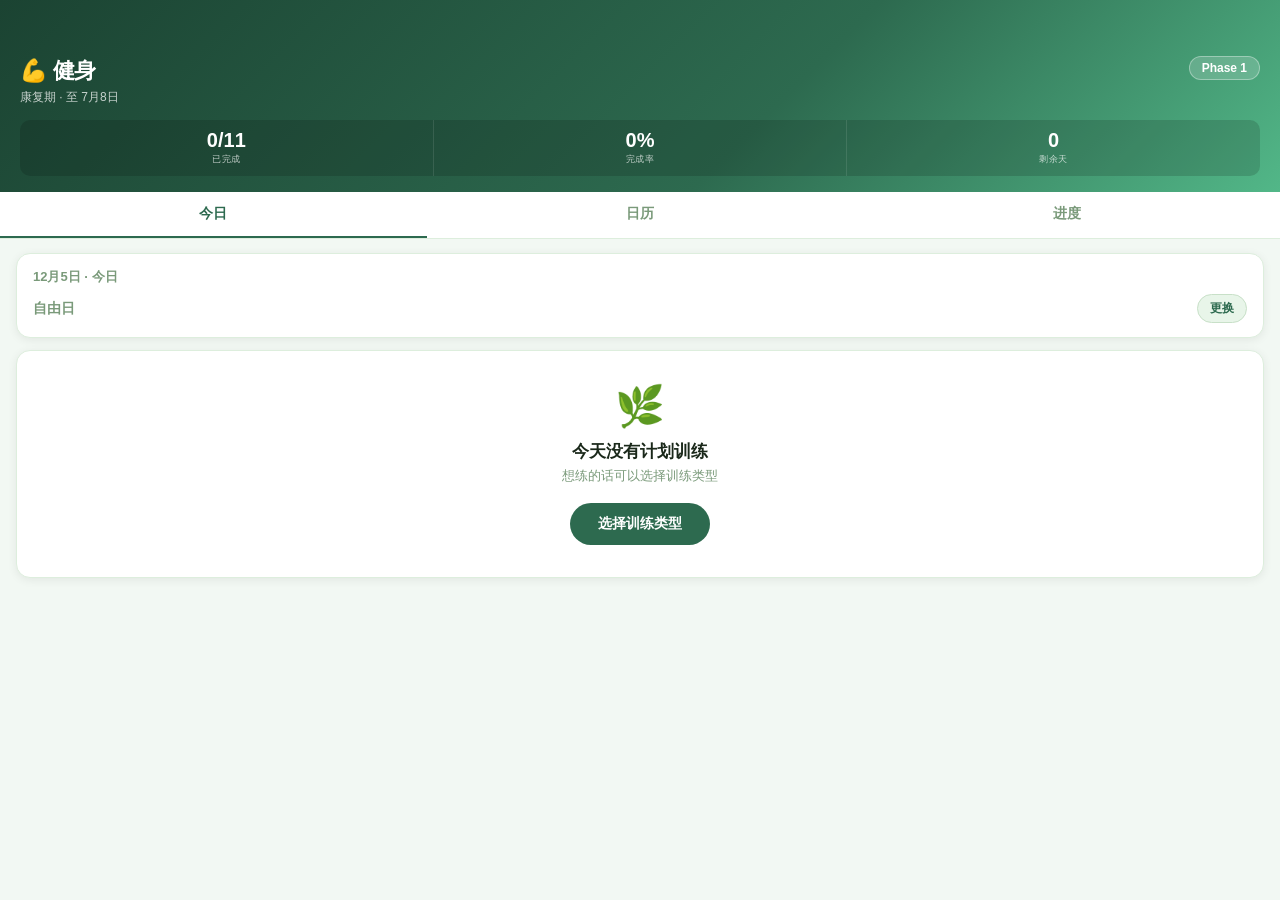
==== index.html @ 489ef171 "Initial commit: Tim fitness PWA Phase 1" ====
<!DOCTYPE html>
<html lang="zh-CN">
<head>
<meta charset="UTF-8">
<meta name="viewport" content="width=device-width, initial-scale=1.0, viewport-fit=cover">
<meta name="apple-mobile-web-app-capable" content="yes">
<meta name="apple-mobile-web-app-status-bar-style" content="black-translucent">
<meta name="apple-mobile-web-app-title" content="健身">
<title>Tim · 健身</title>
<link rel="stylesheet" href="style.css">
<link rel="manifest" href="manifest.json">
</head>
<body>

<header class="hdr">
  <div class="hdr-top">
    <div>
      <h1 class="hdr-title">💪 健身</h1>
      <div class="hdr-sub" id="hdr-sub"></div>
    </div>
    <span class="phase-chip" id="phase-chip"></span>
  </div>
  <div class="hdr-stats" id="hdr-stats"></div>
</header>

<nav class="tab-bar">
  <button class="tab active" data-tab="today">今日</button>
  <button class="tab" data-tab="cal">日历</button>
  <button class="tab" data-tab="progress">进度</button>
</nav>

<main id="tab-today" class="tab-pane active">
  <div id="today-content"></div>
</main>

<main id="tab-cal" class="tab-pane">
  <div id="cal-content"></div>
</main>

<main id="tab-progress" class="tab-pane">
  <div id="progress-content"></div>
</main>

<!-- 动作说明弹窗 -->
<div class="sheet-ov" id="ex-modal-ov">
  <div class="sheet" id="ex-modal">
    <div class="sheet-handle"></div>
    <button class="sheet-close" id="ex-modal-close">×</button>
    <div id="ex-modal-body"></div>
  </div>
</div>

<!-- 完成确认单 -->
<div class="sheet-ov" id="complete-ov">
  <div class="sheet sheet-tall" id="complete-sheet">
    <div class="sheet-handle"></div>
    <div class="sheet-hdr">
      <div class="sheet-title">今日记录确认</div>
      <button class="sheet-close-sm" onclick="closeSheet('complete-ov')">×</button>
    </div>
    <div id="complete-body"></div>
  </div>
</div>

<!-- 模板选择 -->
<div class="sheet-ov" id="tmpl-ov">
  <div class="sheet" id="tmpl-sheet">
    <div class="sheet-handle"></div>
    <div class="sheet-title">选择今日训练</div>
    <div id="tmpl-pick-body"></div>
  </div>
</div>

<!-- 添加动作 -->
<div class="sheet-ov" id="add-ex-ov">
  <div class="sheet" id="add-ex-sheet">
    <div class="sheet-handle"></div>
    <div class="sheet-hdr">
      <div class="sheet-title">添加动作</div>
      <button class="sheet-close-sm" onclick="closeSheet('add-ex-ov')">×</button>
    </div>
    <div id="add-ex-list"></div>
  </div>
</div>

<div class="toast" id="toast"></div>

<script src="data.js"></script>
<script src="app.js"></script>
</body>
</html>
---- style.css ----
:root {
  --bg: #f2f8f3;
  --card: #fff;
  --bdr: #ddeedd;
  --bdr2: #c8e0c8;
  --h1: #1b4332;
  --h2: #2d6a4f;
  --h3: #52b788;
  --tx: #1a281a;
  --tx2: #3d5a3d;
  --mu: #7a9a7a;
  --gn: #2d6a4f;
  --gn2: #40916c;
  --gnl: #e8f5e9;
  --bl: #1565c0;
  --bll: #e3f2fd;
  --am: #d97706;
  --aml: #fff8e1;
  --rd: #c62828;
  --rdl: #fce4e4;
  --br: #5d4037;
  --brl: #efebe9;
  --gy: #78909c;
  --gyl: #eceff1;
  --shadow: 0 2px 10px rgba(0,0,0,.07);
  --shadow2: 0 6px 24px rgba(0,0,0,.13);
  --r: 14px;
  --r2: 10px;
  --safe-b: env(safe-area-inset-bottom, 0px);
}

* { box-sizing: border-box; margin: 0; padding: 0; -webkit-tap-highlight-color: transparent; }
html { height: 100%; }
body {
  background: var(--bg);
  color: var(--tx);
  font-family: -apple-system, 'PingFang SC', 'Microsoft YaHei', sans-serif;
  font-size: 15px;
  min-height: 100%;
  padding-bottom: calc(60px + var(--safe-b));
}
button { font-family: inherit; cursor: pointer; border: none; }
input, textarea, select { font-family: inherit; font-size: inherit; }

/* ── HEADER ─────────────────────────────────── */
.hdr {
  background: linear-gradient(135deg, var(--h1) 0%, var(--h2) 60%, var(--h3) 100%);
  color: #fff;
  padding: 56px 20px 16px;
  padding-top: max(56px, calc(44px + env(safe-area-inset-top)));
}
.hdr-top { display: flex; justify-content: space-between; align-items: flex-start; }
.hdr-title { font-size: 22px; font-weight: 800; letter-spacing: -.3px; }
.hdr-sub { font-size: 12px; opacity: .75; margin-top: 3px; }
.phase-chip {
  background: rgba(255,255,255,.18);
  border: 1px solid rgba(255,255,255,.35);
  border-radius: 20px;
  padding: 4px 12px;
  font-size: 12px;
  font-weight: 700;
  white-space: nowrap;
}
.hdr-stats {
  display: flex;
  gap: 0;
  margin-top: 14px;
  background: rgba(0,0,0,.15);
  border-radius: 10px;
  overflow: hidden;
}
.stat {
  flex: 1;
  padding: 10px 0;
  text-align: center;
  border-right: 1px solid rgba(255,255,255,.1);
  display: flex;
  flex-direction: column;
  align-items: center;
  gap: 3px;
}
.stat:last-child { border-right: none; }
.stat-v { font-size: 20px; font-weight: 800; line-height: 1; }
.stat-l { font-size: 9px; opacity: .7; text-transform: uppercase; letter-spacing: .5px; }

/* ── TAB BAR ─────────────────────────────────── */
.tab-bar {
  background: #fff;
  border-bottom: 1px solid var(--bdr);
  display: flex;
  position: sticky;
  top: 0;
  z-index: 50;
}
.tab {
  flex: 1;
  padding: 13px 0;
  text-align: center;
  font-size: 14px;
  font-weight: 700;
  color: var(--mu);
  border-bottom: 2.5px solid transparent;
  background: none;
  transition: all .15s;
}
.tab.active { color: var(--gn); border-bottom-color: var(--gn); }

/* ── TAB PANES ───────────────────────────────── */
.tab-pane { display: none; }
.tab-pane.active { display: block; }

/* ── TODAY TAB ───────────────────────────────── */
.today-wrap { padding: 14px 16px 16px; }

.today-hdr {
  background: var(--card);
  border: 1.5px solid var(--bdr);
  border-radius: var(--r);
  padding: 14px 16px;
  margin-bottom: 12px;
  box-shadow: var(--shadow);
}
.today-date { font-size: 13px; color: var(--mu); font-weight: 600; margin-bottom: 8px; }
.tmpl-row { display: flex; align-items: center; gap: 10px; flex-wrap: wrap; }
.tmpl-badge {
  display: inline-flex;
  align-items: center;
  gap: 5px;
  font-size: 15px;
  font-weight: 800;
  padding: 4px 12px;
  border-radius: 20px;
  color: #fff;
}
.tmpl-badge.bg-gn { background: var(--gn); }
.tmpl-badge.bg-bl { background: var(--bl); }
.tmpl-badge.bg-br { background: var(--br); }
.tmpl-badge.bg-gy { background: var(--gy); }
.jeff-rec {
  font-size: 11px;
  color: var(--am);
  font-weight: 700;
  background: var(--aml);
  padding: 2px 8px;
  border-radius: 10px;
}
.switch-btn {
  margin-left: auto;
  font-size: 12px;
  font-weight: 700;
  color: var(--gn);
  background: var(--gnl);
  border: 1.5px solid var(--bdr2);
  border-radius: 20px;
  padding: 5px 12px;
}

.no-tmpl-card {
  background: var(--card);
  border: 1.5px solid var(--bdr);
  border-radius: var(--r);
  padding: 32px 20px;
  text-align: center;
  box-shadow: var(--shadow);
}
.no-tmpl-icon { font-size: 40px; margin-bottom: 10px; }
.no-tmpl-text { font-size: 17px; font-weight: 800; color: var(--tx); margin-bottom: 4px; }
.no-tmpl-sub { font-size: 13px; color: var(--mu); margin-bottom: 18px; }
.btn-pick-tmpl {
  background: var(--gn);
  color: #fff;
  font-size: 14px;
  font-weight: 800;
  padding: 12px 28px;
  border-radius: 24px;
}

/* ── WARNING BAR ─────────────────────────────── */
.warn-bar {
  display: flex;
  gap: 8px;
  align-items: flex-start;
  background: var(--aml);
  border: 1.5px solid #f59e0b;
  border-radius: var(--r2);
  padding: 10px 14px;
  font-size: 12px;
  color: #92400e;
  margin-bottom: 12px;
  line-height: 1.4;
}

/* ── SECTION HEADER ──────────────────────────── */
.sec-hdr {
  display: flex;
  align-items: center;
  gap: 8px;
  margin: 16px 0 8px;
}
.sec-dot { width: 4px; height: 18px; border-radius: 2px; flex-shrink: 0; }
.sec-dot-gn { background: var(--gn); }
.sec-dot-bl { background: var(--bl); }
.sec-dot-br { background: var(--br); }
.sec-title { font-size: 11px; font-weight: 800; text-transform: uppercase; letter-spacing: .8px; color: var(--mu); }

/* ── EXERCISE CARD ───────────────────────────── */
.ex-card {
  background: var(--card);
  border: 1.5px solid var(--bdr);
  border-radius: var(--r2);
  padding: 13px 14px;
  margin-bottom: 8px;
  box-shadow: var(--shadow);
  display: flex;
  align-items: center;
  gap: 10px;
}
.ex-main { flex: 1; min-width: 0; }
.ex-name { font-size: 15px; font-weight: 700; color: var(--tx); }
.ex-meta { font-size: 12px; color: var(--mu); margin-top: 3px; }
.ex-note { font-size: 11px; color: var(--am); margin-top: 4px; font-style: italic; }
.ex-btns { display: flex; gap: 6px; flex-shrink: 0; }
.ex-q-btn {
  width: 34px;
  height: 34px;
  border-radius: 50%;
  background: var(--gnl);
  border: 1.5px solid var(--bdr2);
  color: var(--gn);
  font-size: 15px;
  font-weight: 800;
  display: flex;
  align-items: center;
  justify-content: center;
}
.ex-rm-btn {
  width: 34px;
  height: 34px;
  border-radius: 50%;
  background: var(--gyl);
  border: 1.5px solid #b0bec5;
  color: var(--gy);
  font-size: 14px;
  display: flex;
  align-items: center;
  justify-content: center;
}

/* ── BOTTOM ACTIONS ──────────────────────────── */
.rest-note {
  text-align: center;
  font-size: 12px;
  color: var(--mu);
  margin: 16px 0 10px;
  background: var(--gnl);
  border-radius: var(--r2);
  padding: 9px 14px;
}

.removed-bar {
  display: flex;
  align-items: center;
  justify-content: space-between;
  background: var(--gyl);
  border-radius: var(--r2);
  padding: 9px 14px;
  font-size: 12px;
  color: var(--gy);
  margin: 8px 0;
}
.removed-bar button {
  font-size: 12px;
  font-weight: 700;
  color: var(--gn);
  background: none;
  text-decoration: underline;
}

.add-ex-btn {
  width: 100%;
  border: 2px dashed var(--bdr2);
  border-radius: var(--r2);
  padding: 12px;
  font-size: 14px;
  font-weight: 700;
  color: var(--gn);
  background: var(--gnl);
  margin: 10px 0;
}

.complete-btn {
  width: 100%;
  background: var(--gn);
  color: #fff;
  font-size: 17px;
  font-weight: 800;
  padding: 18px;
  border-radius: var(--r);
  margin-top: 6px;
  letter-spacing: .3px;
  box-shadow: 0 4px 16px rgba(45,106,79,.35);
}
.complete-btn.done {
  background: var(--h1);
  box-shadow: none;
  font-size: 15px;
}

/* ── SHEETS / MODALS ─────────────────────────── */
.sheet-ov {
  position: fixed;
  inset: 0;
  background: rgba(0,0,0,.55);
  z-index: 200;
  display: none;
  align-items: flex-end;
  justify-content: center;
}
.sheet-ov.open { display: flex; }

.sheet {
  background: #fff;
  border-radius: 22px 22px 0 0;
  width: 100%;
  max-width: 520px;
  max-height: 85vh;
  overflow-y: auto;
  padding: 0 20px calc(20px + var(--safe-b));
  position: relative;
  -webkit-overflow-scrolling: touch;
}
.sheet-tall { max-height: 92vh; }

.sheet-handle {
  width: 38px;
  height: 4px;
  border-radius: 2px;
  background: var(--bdr2);
  margin: 14px auto 18px;
}
.sheet-close {
  position: absolute;
  top: 16px;
  right: 16px;
  background: var(--gyl);
  border-radius: 50%;
  width: 30px;
  height: 30px;
  font-size: 18px;
  color: var(--tx2);
  display: flex;
  align-items: center;
  justify-content: center;
}
.sheet-hdr {
  display: flex;
  align-items: center;
  justify-content: space-between;
  margin-bottom: 14px;
}
.sheet-title {
  font-size: 17px;
  font-weight: 800;
  color: var(--tx);
  margin-bottom: 14px;
}
.sheet-hdr .sheet-title { margin-bottom: 0; }
.sheet-close-sm {
  width: 30px;
  height: 30px;
  border-radius: 50%;
  background: var(--gyl);
  font-size: 18px;
  color: var(--tx2);
  display: flex;
  align-items: center;
  justify-content: center;
  flex-shrink: 0;
}

/* ── EX MODAL CONTENT ────────────────────────── */
.m-name { font-size: 20px; font-weight: 800; margin-bottom: 2px; }
.m-type { font-size: 13px; color: var(--mu); margin-bottom: 14px; }
.muscle-chips { display: flex; gap: 6px; flex-wrap: wrap; margin-bottom: 14px; }
.mc-chip { padding: 4px 10px; border-radius: 12px; font-size: 11px; font-weight: 700; }
.mc-p { background: var(--rdl); color: var(--rd); }
.mc-s { background: var(--aml); color: var(--am); }
.m-sec-title { font-size: 10px; font-weight: 800; text-transform: uppercase; letter-spacing: .7px; color: var(--mu); margin: 14px 0 8px; }
.tech-ul, .err-ul { list-style: none; }
.tech-ul li, .err-ul li { display: flex; gap: 8px; padding: 7px 0; border-bottom: 1px solid #f5f5f5; font-size: 13px; line-height: 1.5; }
.t-n { min-width: 22px; height: 22px; border-radius: 50%; display: flex; align-items: center; justify-content: center; font-size: 10px; font-weight: 800; color: #fff; flex-shrink: 0; margin-top: 1px; }
.t-ng { background: var(--gn); }
.t-na { background: var(--am); }
.m-warn-box { background: var(--rdl); border-radius: var(--r2); padding: 10px 14px; font-size: 13px; color: #c62828; margin-top: 12px; }
.video-link-btn {
  display: flex;
  align-items: center;
  gap: 8px;
  background: var(--bll);
  color: var(--bl);
  border-radius: var(--r2);
  padding: 10px 14px;
  font-size: 13px;
  font-weight: 700;
  text-decoration: none;
  margin-bottom: 8px;
}

/* ── TEMPLATE PICKER ─────────────────────────── */
.tmpl-options { display: grid; gap: 10px; }
.tmpl-opt-btn {
  display: flex;
  align-items: center;
  gap: 12px;
  background: var(--card);
  border: 2px solid var(--bdr2);
  border-radius: var(--r);
  padding: 14px 16px;
  text-align: left;
  transition: all .15s;
}
.tmpl-opt-btn.active-gn { border-color: var(--gn); background: var(--gnl); }
.tmpl-opt-btn.active-bl { border-color: var(--bl); background: var(--bll); }
.tmpl-opt-btn.active-br { border-color: var(--br); background: var(--brl); }
.to-icon { font-size: 24px; }
.to-text { flex: 1; }
.to-label { font-size: 15px; font-weight: 800; }
.to-sub { font-size: 12px; color: var(--mu); margin-top: 2px; }
.tmpl-opt-rest {
  display: flex;
  align-items: center;
  justify-content: center;
  gap: 8px;
  background: var(--gyl);
  border: 2px solid #b0bec5;
  border-radius: var(--r);
  padding: 14px;
  color: var(--gy);
  font-size: 14px;
  font-weight: 700;
}

/* ── COMPLETION SHEET ────────────────────────── */
.cs-date { font-size: 13px; color: var(--mu); font-weight: 600; margin-bottom: 14px; }
.cs-sec-title { font-size: 11px; font-weight: 800; text-transform: uppercase; letter-spacing: .6px; color: var(--mu); margin: 14px 0 8px; }
.cs-ex-row {
  background: var(--bg);
  border-radius: var(--r2);
  padding: 11px 13px;
  margin-bottom: 8px;
}
.cs-ex-name { font-size: 14px; font-weight: 700; margin-bottom: 8px; }
.cs-fields { display: flex; gap: 8px; flex-wrap: wrap; }
.cs-field { display: flex; align-items: center; gap: 5px; }
.cs-inp {
  width: 68px;
  border: 1.5px solid var(--bdr2);
  border-radius: 8px;
  padding: 7px 8px;
  font-size: 14px;
  font-weight: 700;
  text-align: center;
  color: var(--tx);
  background: #fff;
}
.cs-inp:focus { outline: none; border-color: var(--gn); }
.cs-inp-sm { width: 50px; }
.cs-unit { font-size: 12px; color: var(--mu); font-weight: 600; }

.lumbar-wrap { margin: 6px 0 12px; }
.lr-row { display: flex; gap: 4px; flex-wrap: wrap; margin-bottom: 5px; }
.lr-btn {
  width: 30px;
  height: 30px;
  border-radius: 50%;
  border: 1.5px solid var(--bdr2);
  background: #fff;
  font-size: 11px;
  font-weight: 800;
  color: var(--mu);
  display: flex;
  align-items: center;
  justify-content: center;
}
.lr-btn.al { background: var(--gn); border-color: var(--gn); color: #fff; }
.lr-btn.am { background: var(--am); border-color: var(--am); color: #fff; }
.lr-btn.ah { background: var(--rd); border-color: var(--rd); color: #fff; }
.lr-legend { font-size: 10px; color: var(--mu); }

.cs-notes {
  width: 100%;
  border: 1.5px solid var(--bdr2);
  border-radius: var(--r2);
  padding: 10px;
  font-size: 14px;
  color: var(--tx);
  resize: none;
  min-height: 60px;
  margin-bottom: 14px;
}
.cs-notes:focus { outline: none; border-color: var(--gn); }

.cs-save-btn {
  width: 100%;
  background: var(--gn);
  color: #fff;
  font-size: 16px;
  font-weight: 800;
  padding: 16px;
  border-radius: var(--r);
  box-shadow: 0 4px 14px rgba(45,106,79,.3);
}

/* ── ADD EXERCISE SHEET ──────────────────────── */
.add-ex-item {
  display: flex;
  flex-direction: column;
  padding: 13px 4px;
  border-bottom: 1px solid var(--bdr);
  cursor: pointer;
}
.add-ex-item:active { background: var(--gnl); border-radius: var(--r2); }
.add-ex-name { font-size: 15px; font-weight: 700; color: var(--tx); }
.add-ex-tl { font-size: 12px; color: var(--mu); margin-top: 2px; }
.add-ex-empty { text-align: center; padding: 30px; color: var(--mu); font-size: 14px; }

/* ── CALENDAR TAB ─────────────────────────────── */
.cal-wrap { padding: 14px 14px; }
.cal-wday-hdr { display: grid; grid-template-columns: repeat(7,1fr); gap: 5px; margin-bottom: 4px; }
.wh { text-align: center; font-size: 10px; font-weight: 700; color: var(--mu); padding: 3px 0; }
.cal-week { display: grid; grid-template-columns: repeat(7,1fr); gap: 5px; margin-bottom: 5px; }

.dc {
  background: var(--card);
  border: 1.5px solid var(--bdr);
  border-radius: 10px;
  padding: 8px 5px 7px;
  min-height: 70px;
  cursor: pointer;
  position: relative;
  display: flex;
  flex-direction: column;
  align-items: center;
  overflow: hidden;
  transition: box-shadow .15s;
}
.dc::before { content: ''; position: absolute; top: 0; left: 0; right: 0; height: 3px; background: var(--bdr2); }
.dc.tL::before { background: var(--gn); }
.dc.tU::before { background: var(--bl); }
.dc.tAR::before { background: var(--br); }
.dc.today { border-color: var(--gn); border-width: 2px; }
.dc.done-day { background: var(--gnl); }
.dc.empty { background: transparent; border-color: transparent; cursor: default; pointer-events: none; }
.dc-num { font-size: 14px; font-weight: 800; }
.dc-badge { font-size: 14px; margin-top: 4px; }
.dc-done { font-size: 12px; position: absolute; bottom: 5px; right: 5px; }
.dc-label { font-size: 9px; font-weight: 700; color: var(--mu); margin-top: 2px; }

/* ── PROGRESS TAB ─────────────────────────────── */
.prog-wrap { padding: 14px 16px; }

.prog-summary {
  display: grid;
  grid-template-columns: repeat(4, 1fr);
  background: var(--card);
  border: 1.5px solid var(--bdr);
  border-radius: var(--r);
  overflow: hidden;
  margin-bottom: 14px;
  box-shadow: var(--shadow);
}
.ps-item {
  padding: 12px 4px;
  text-align: center;
  border-right: 1px solid var(--bdr);
  display: flex;
  flex-direction: column;
  gap: 4px;
}
.ps-item:last-child { border-right: none; }
.ps-v { font-size: 18px; font-weight: 800; color: var(--tx); }
.ps-l { font-size: 9px; color: var(--mu); text-transform: uppercase; letter-spacing: .4px; }

.hm-card {
  background: var(--card);
  border: 1.5px solid var(--bdr);
  border-radius: var(--r);
  padding: 14px 16px;
  margin-bottom: 14px;
  box-shadow: var(--shadow);
}
.hm-title { font-size: 13px; font-weight: 800; margin-bottom: 10px; }
.hm-legend { display: flex; gap: 10px; flex-wrap: wrap; font-size: 11px; color: var(--mu); margin-bottom: 10px; align-items: center; }
.hm-legend-dot { display: inline-block; width: 10px; height: 10px; border-radius: 3px; }
.hm-gn { background: var(--gn); }
.hm-bl { background: var(--bl); }
.hm-br { background: var(--br); }
.hm-planned { background: var(--bdr2); }
.hm-rest { background: transparent; border: 1px solid var(--bdr); }
.hm-grid {
  display: grid;
  grid-template-columns: repeat(7, 1fr);
  gap: 5px;
}
.hm-day {
  aspect-ratio: 1;
  border-radius: 6px;
  background: var(--gyl);
  display: flex;
  flex-direction: column;
  align-items: center;
  justify-content: center;
  font-size: 9px;
  position: relative;
}
.hm-day.done-gn { background: var(--gn); color: #fff; }
.hm-day.done-bl { background: var(--bl); color: #fff; }
.hm-day.done-br { background: var(--br); color: #fff; }
.hm-day.planned { background: var(--bdr2); }
.hm-day.rest { background: transparent; border: 1px dashed var(--bdr); }
.hm-num { font-size: 9px; font-weight: 700; }
.hm-check { font-size: 9px; }

.checkin-card {
  background: var(--card);
  border: 1.5px solid var(--bdr);
  border-radius: var(--r);
  padding: 16px;
  margin-bottom: 14px;
  box-shadow: var(--shadow);
}
.cc-title { font-size: 14px; font-weight: 800; margin-bottom: 12px; }
.cc-grid { display: grid; grid-template-columns: 1fr 1fr; gap: 10px; margin-bottom: 10px; }
.cc-field { display: flex; flex-direction: column; gap: 4px; }
.cc-field label { font-size: 10px; font-weight: 700; color: var(--mu); }
.cc-field input {
  border: 1.5px solid var(--bdr2);
  border-radius: 8px;
  padding: 9px 10px;
  font-size: 14px;
  color: var(--tx);
}
.cc-field input:focus { outline: none; border-color: var(--gn); }
.cc-notes {
  width: 100%;
  border: 1.5px solid var(--bdr2);
  border-radius: 8px;
  padding: 9px 10px;
  font-size: 13px;
  color: var(--tx);
  resize: none;
  min-height: 50px;
  margin-bottom: 10px;
}
.cc-notes:focus { outline: none; border-color: var(--gn); }
.btn-save {
  background: var(--gn);
  color: #fff;
  font-size: 13px;
  font-weight: 800;
  padding: 10px 20px;
  border-radius: 20px;
}

.history-card {
  background: var(--card);
  border: 1.5px solid var(--bdr);
  border-radius: var(--r);
  overflow: hidden;
  box-shadow: var(--shadow);
  margin-bottom: 14px;
}
.history-hdr { padding: 12px 16px; border-bottom: 1px solid var(--bdr); font-size: 13px; font-weight: 800; }
.history-table { width: 100%; border-collapse: collapse; font-size: 12px; }
.history-table th { background: var(--gnl); color: var(--gn); font-size: 10px; font-weight: 700; text-transform: uppercase; padding: 8px 12px; text-align: left; }
.history-table td { padding: 9px 12px; border-bottom: 1px solid var(--bdr); color: var(--tx2); }
.history-table tr:last-child td { border-bottom: none; }
.history-empty { text-align: center; padding: 24px; color: var(--mu); font-size: 13px; }

/* ── TOAST ─────────────────────────────────────── */
.toast {
  position: fixed;
  bottom: calc(28px + var(--safe-b));
  left: 50%;
  transform: translateX(-50%);
  background: var(--h1);
  color: #fff;
  padding: 11px 22px;
  border-radius: 22px;
  font-size: 14px;
  font-weight: 700;
  z-index: 400;
  opacity: 0;
  transition: opacity .25s;
  pointer-events: none;
  white-space: nowrap;
}
.toast.show { opacity: 1; }

/* scrollbar */
::-webkit-scrollbar { width: 3px; }
::-webkit-scrollbar-track { background: transparent; }
::-webkit-scrollbar-thumb { background: var(--bdr2); border-radius: 2px; }
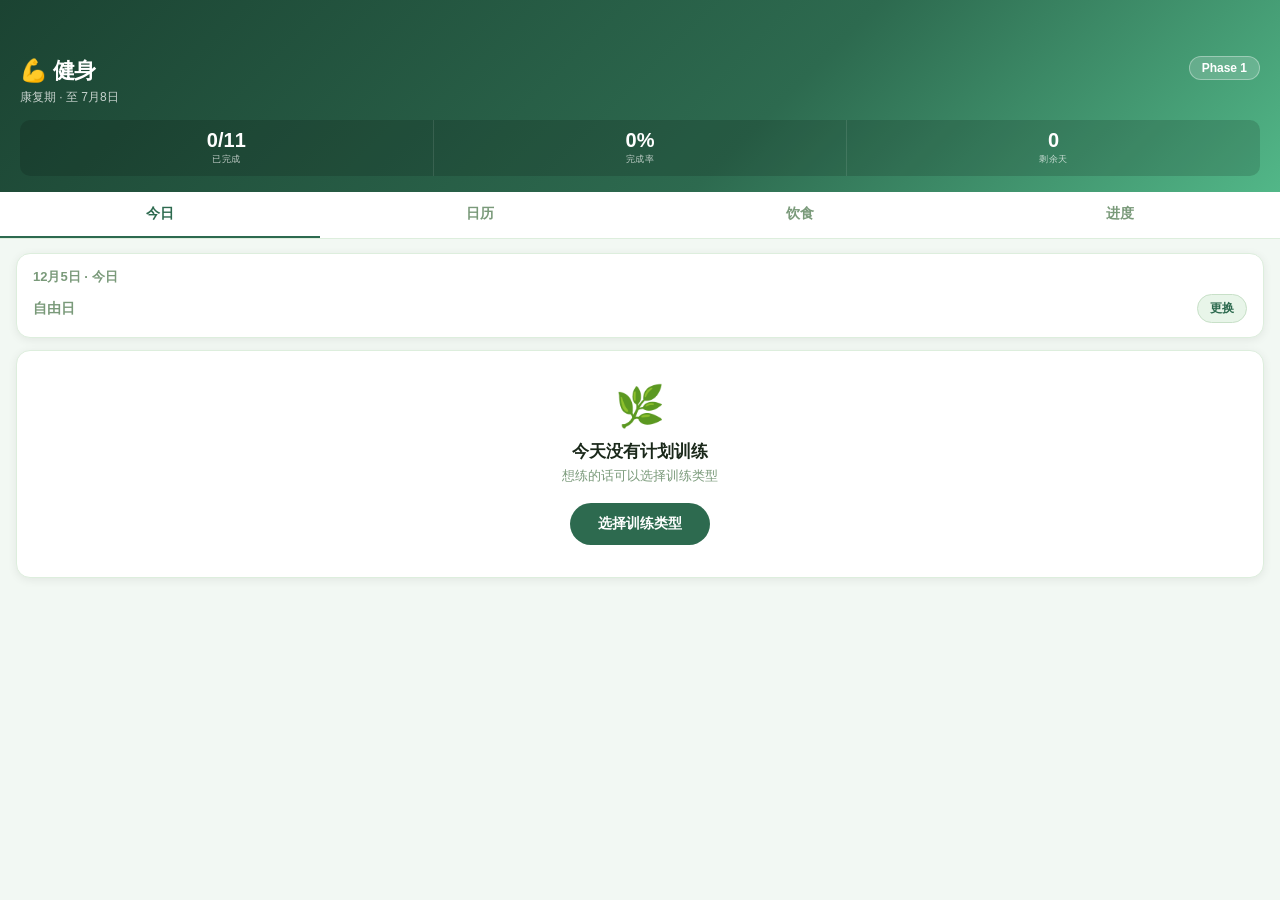
==== commit 08909264: "Add service worker (offline), calendar day click, back-to-today button" ====
--- a/index.html
+++ b/index.html
@@ -26,6 +26,7 @@
 <nav class="tab-bar">
   <button class="tab active" data-tab="today">今日</button>
   <button class="tab" data-tab="cal">日历</button>
+  <button class="tab" data-tab="diet">饮食</button>
   <button class="tab" data-tab="progress">进度</button>
 </nav>
 
@@ -35,6 +36,10 @@
 
 <main id="tab-cal" class="tab-pane">
   <div id="cal-content"></div>
+</main>
+
+<main id="tab-diet" class="tab-pane">
+  <div id="diet-content"></div>
 </main>
 
 <main id="tab-progress" class="tab-pane">
@@ -87,5 +92,6 @@
 
 <script src="data.js"></script>
 <script src="app.js"></script>
+<script>if ('serviceWorker' in navigator) navigator.serviceWorker.register('./sw.js');</script>
 </body>
 </html>
--- a/style.css
+++ b/style.css
@@ -154,6 +154,21 @@
   border-radius: 20px;
   padding: 5px 12px;
 }
+.today-date-row {
+  display: flex;
+  align-items: center;
+  gap: 10px;
+}
+.back-today-btn {
+  font-size: 12px;
+  font-weight: 700;
+  color: var(--bl);
+  background: var(--bll);
+  border: none;
+  border-radius: 20px;
+  padding: 4px 11px;
+  white-space: nowrap;
+}
 
 .no-tmpl-card {
   background: var(--card);
@@ -697,6 +712,178 @@
 }
 .toast.show { opacity: 1; }
 
+/* ── DIET TAB ──────────────────────────────────── */
+.diet-wrap { padding: 0 0 16px; }
+
+.diet-nav {
+  display: flex;
+  align-items: center;
+  justify-content: space-between;
+  padding: 12px 16px;
+  background: #fff;
+  border-bottom: 1px solid var(--bdr);
+  position: sticky;
+  top: 0;
+  z-index: 10;
+}
+.diet-nav-btn {
+  width: 36px;
+  height: 36px;
+  border-radius: 50%;
+  background: var(--gnl);
+  border: 1.5px solid var(--bdr2);
+  font-size: 20px;
+  color: var(--gn);
+  display: flex;
+  align-items: center;
+  justify-content: center;
+  font-weight: 700;
+}
+.diet-nav-date {
+  font-size: 16px;
+  font-weight: 800;
+  color: var(--tx);
+}
+.diet-nav-today {
+  font-size: 11px;
+  color: var(--mu);
+  text-align: center;
+  margin-top: 1px;
+}
+
+.diet-body { padding: 12px 16px; }
+
+.diet-ai-tip {
+  background: var(--aml);
+  border: 1.5px solid #fbbf24;
+  border-radius: var(--r2);
+  padding: 10px 14px;
+  font-size: 12px;
+  color: #92400e;
+  margin-bottom: 14px;
+  line-height: 1.5;
+}
+
+/* 餐次卡片 */
+.meal-card {
+  background: var(--card);
+  border: 1.5px solid var(--bdr);
+  border-radius: var(--r);
+  margin-bottom: 12px;
+  box-shadow: var(--shadow);
+  overflow: hidden;
+}
+.meal-hdr {
+  display: flex;
+  align-items: center;
+  justify-content: space-between;
+  padding: 12px 14px;
+  border-bottom: 1px solid var(--bdr);
+  background: var(--gnl);
+}
+.meal-hdr-left {
+  display: flex;
+  align-items: center;
+  gap: 8px;
+}
+.meal-icon { font-size: 18px; }
+.meal-name { font-size: 14px; font-weight: 800; color: var(--tx); }
+.meal-time { font-size: 10px; color: var(--mu); margin-top: 1px; }
+.meal-cal-badge {
+  font-size: 12px;
+  font-weight: 700;
+  color: var(--gn);
+  background: #fff;
+  border: 1.5px solid var(--bdr2);
+  border-radius: 20px;
+  padding: 3px 10px;
+}
+
+.meal-body { padding: 12px 14px; }
+
+.meal-note-inp {
+  width: 100%;
+  border: 1.5px solid var(--bdr2);
+  border-radius: var(--r2);
+  padding: 9px 12px;
+  font-size: 13px;
+  color: var(--tx);
+  resize: none;
+  min-height: 52px;
+  background: var(--bg);
+}
+.meal-note-inp:focus { outline: none; border-color: var(--gn); background: #fff; }
+
+.meal-cal-row {
+  display: flex;
+  align-items: center;
+  gap: 8px;
+  margin-top: 8px;
+}
+.meal-cal-row label { font-size: 11px; font-weight: 700; color: var(--mu); }
+.meal-cal-inp {
+  width: 80px;
+  border: 1.5px solid var(--bdr2);
+  border-radius: 8px;
+  padding: 6px 8px;
+  font-size: 13px;
+  font-weight: 700;
+  text-align: center;
+  color: var(--tx);
+  background: var(--bg);
+}
+.meal-cal-inp:focus { outline: none; border-color: var(--gn); background: #fff; }
+
+/* 今日汇总 */
+.diet-summary {
+  display: flex;
+  gap: 0;
+  background: var(--card);
+  border: 1.5px solid var(--bdr);
+  border-radius: var(--r);
+  overflow: hidden;
+  margin-bottom: 14px;
+  box-shadow: var(--shadow);
+}
+.diet-sum-item {
+  flex: 1;
+  padding: 12px 6px;
+  text-align: center;
+  border-right: 1px solid var(--bdr);
+}
+.diet-sum-item:last-child { border-right: none; }
+.diet-sum-v { font-size: 19px; font-weight: 800; color: var(--tx); }
+.diet-sum-l { font-size: 9px; color: var(--mu); text-transform: uppercase; letter-spacing: .4px; margin-top: 2px; }
+.diet-sum-v.highlight { color: var(--gn); }
+
+/* 饮水 */
+.water-card {
+  background: var(--card);
+  border: 1.5px solid var(--bdr);
+  border-radius: var(--r);
+  padding: 14px 16px;
+  margin-bottom: 12px;
+  box-shadow: var(--shadow);
+}
+.water-title { font-size: 14px; font-weight: 800; margin-bottom: 10px; }
+.water-cups { display: flex; gap: 8px; flex-wrap: wrap; margin-bottom: 6px; }
+.water-cup {
+  width: 38px;
+  height: 38px;
+  border-radius: 50%;
+  border: 2px solid var(--bdr2);
+  background: #fff;
+  font-size: 18px;
+  cursor: pointer;
+  display: flex;
+  align-items: center;
+  justify-content: center;
+  transition: all .15s;
+  -webkit-tap-highlight-color: transparent;
+}
+.water-cup.filled { background: var(--bll); border-color: var(--bl); }
+.water-note { font-size: 11px; color: var(--mu); }
+
 /* scrollbar */
 ::-webkit-scrollbar { width: 3px; }
 ::-webkit-scrollbar-track { background: transparent; }
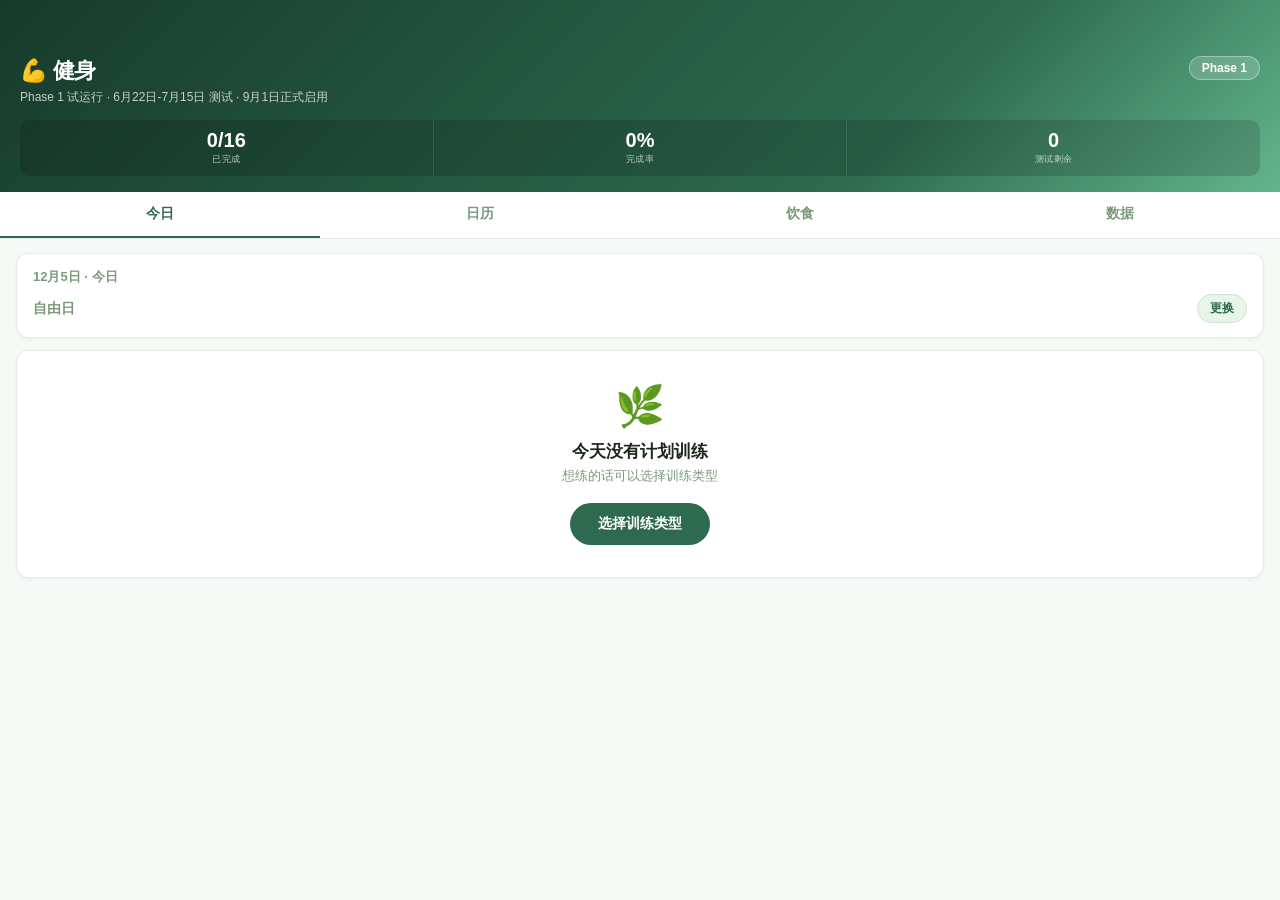
==== commit 383935ba: "Prepare fitness PWA for fixed URL updates" ====
--- a/index.html
+++ b/index.html
@@ -27,7 +27,7 @@
   <button class="tab active" data-tab="today">今日</button>
   <button class="tab" data-tab="cal">日历</button>
   <button class="tab" data-tab="diet">饮食</button>
-  <button class="tab" data-tab="progress">进度</button>
+  <button class="tab" data-tab="progress">数据</button>
 </nav>
 
 <main id="tab-today" class="tab-pane active">
@@ -88,10 +88,43 @@
   </div>
 </div>
 
+<!-- 编辑模板 -->
+<div class="sheet-ov" id="tmpl-edit-ov">
+  <div class="sheet sheet-tall" id="tmpl-edit-sheet">
+    <div class="sheet-handle"></div>
+    <div class="sheet-hdr">
+      <div class="sheet-title">编辑训练模板</div>
+      <button class="sheet-close-sm" onclick="closeSheet('tmpl-edit-ov')">×</button>
+    </div>
+    <div id="tmpl-edit-body"></div>
+  </div>
+</div>
+
 <div class="toast" id="toast"></div>
 
+<script src="version.js"></script>
 <script src="data.js"></script>
 <script src="app.js"></script>
-<script>if ('serviceWorker' in navigator) navigator.serviceWorker.register('./sw.js');</script>
+<script>
+if ('serviceWorker' in navigator) {
+  navigator.serviceWorker.register('./sw.js').then(reg => {
+    window.ftcSwReg = reg;
+    reg.addEventListener('updatefound', () => {
+      const worker = reg.installing;
+      if (!worker) return;
+      worker.addEventListener('statechange', () => {
+        if (worker.state === 'installed' && navigator.serviceWorker.controller && window.onAppUpdateReady) {
+          window.onAppUpdateReady(worker);
+        }
+      });
+    });
+  });
+  navigator.serviceWorker.addEventListener('controllerchange', () => {
+    if (window.ftcRefreshing) return;
+    window.ftcRefreshing = true;
+    window.location.reload();
+  });
+}
+</script>
 </body>
 </html>
--- a/style.css
+++ b/style.css
@@ -1,8 +1,8 @@
 :root {
-  --bg: #f2f8f3;
+  --bg: #f6faf7;
   --card: #fff;
-  --bdr: #ddeedd;
-  --bdr2: #c8e0c8;
+  --bdr: #e4eee6;
+  --bdr2: #cfe2d4;
   --h1: #1b4332;
   --h2: #2d6a4f;
   --h3: #52b788;
@@ -22,9 +22,9 @@
   --brl: #efebe9;
   --gy: #78909c;
   --gyl: #eceff1;
-  --shadow: 0 2px 10px rgba(0,0,0,.07);
-  --shadow2: 0 6px 24px rgba(0,0,0,.13);
-  --r: 14px;
+  --shadow: 0 1px 4px rgba(27,67,50,.06);
+  --shadow2: 0 14px 36px rgba(27,67,50,.16);
+  --r: 12px;
   --r2: 10px;
   --safe-b: env(safe-area-inset-bottom, 0px);
 }
@@ -44,7 +44,7 @@
 
 /* ── HEADER ─────────────────────────────────── */
 .hdr {
-  background: linear-gradient(135deg, var(--h1) 0%, var(--h2) 60%, var(--h3) 100%);
+  background: linear-gradient(135deg, #173b2b 0%, #2d6a4f 70%, #63b58d 100%);
   color: #fff;
   padding: 56px 20px 16px;
   padding-top: max(56px, calc(44px + env(safe-area-inset-top)));
@@ -114,7 +114,7 @@
 
 .today-hdr {
   background: var(--card);
-  border: 1.5px solid var(--bdr);
+  border: 1px solid var(--bdr);
   border-radius: var(--r);
   padding: 14px 16px;
   margin-bottom: 12px;
@@ -134,6 +134,8 @@
 }
 .tmpl-badge.bg-gn { background: var(--gn); }
 .tmpl-badge.bg-bl { background: var(--bl); }
+.tmpl-badge.bg-rd { background: var(--rd); }
+.tmpl-badge.bg-am { background: var(--am); }
 .tmpl-badge.bg-br { background: var(--br); }
 .tmpl-badge.bg-gy { background: var(--gy); }
 .jeff-rec {
@@ -144,6 +146,16 @@
   padding: 2px 8px;
   border-radius: 10px;
 }
+.user-tmpl-chip,
+.mini-chip {
+  font-size: 10px;
+  color: var(--bl);
+  font-weight: 800;
+  background: var(--bll);
+  padding: 2px 7px;
+  border-radius: 999px;
+}
+.mini-chip { margin-left: 6px; }
 .switch-btn {
   margin-left: auto;
   font-size: 12px;
@@ -205,6 +217,45 @@
   line-height: 1.4;
 }
 
+.module-summary {
+  display: flex;
+  gap: 6px;
+  flex-wrap: wrap;
+  margin: 4px 0 10px;
+}
+.module-summary span {
+  background: #fff;
+  border: 1px solid var(--bdr);
+  color: var(--tx2);
+  border-radius: 999px;
+  padding: 4px 9px;
+  font-size: 11px;
+  font-weight: 700;
+}
+.today-tools {
+  display: grid;
+  grid-template-columns: repeat(3, 1fr);
+  gap: 8px;
+  margin-bottom: 10px;
+}
+.today-tools button {
+  background: #fff;
+  border: 1px solid var(--bdr);
+  color: var(--tx2);
+  border-radius: 10px;
+  padding: 9px 6px;
+  font-size: 12px;
+  font-weight: 800;
+}
+.today-progress-line {
+  display: flex;
+  justify-content: space-between;
+  color: var(--mu);
+  font-size: 11px;
+  font-weight: 700;
+  margin: 2px 0 12px;
+}
+
 /* ── SECTION HEADER ──────────────────────────── */
 .sec-hdr {
   display: flex;
@@ -215,15 +266,19 @@
 .sec-dot { width: 4px; height: 18px; border-radius: 2px; flex-shrink: 0; }
 .sec-dot-gn { background: var(--gn); }
 .sec-dot-bl { background: var(--bl); }
+.sec-dot-rd { background: var(--rd); }
+.sec-dot-am { background: var(--am); }
 .sec-dot-br { background: var(--br); }
-.sec-title { font-size: 11px; font-weight: 800; text-transform: uppercase; letter-spacing: .8px; color: var(--mu); }
+.sec-title { display: flex; flex-direction: column; gap: 1px; }
+.sec-title span { font-size: 10px; font-weight: 800; text-transform: uppercase; letter-spacing: .7px; color: var(--mu); }
+.sec-title strong { font-size: 14px; font-weight: 800; color: var(--tx); letter-spacing: 0; }
 
 /* ── EXERCISE CARD ───────────────────────────── */
 .ex-card {
   background: var(--card);
-  border: 1.5px solid var(--bdr);
-  border-radius: var(--r2);
-  padding: 13px 14px;
+  border: 1px solid var(--bdr);
+  border-radius: var(--r2);
+  padding: 12px 13px;
   margin-bottom: 8px;
   box-shadow: var(--shadow);
   display: flex;
@@ -234,23 +289,33 @@
 .ex-name { font-size: 15px; font-weight: 700; color: var(--tx); }
 .ex-meta { font-size: 12px; color: var(--mu); margin-top: 3px; }
 .ex-note { font-size: 11px; color: var(--am); margin-top: 4px; font-style: italic; }
-.ex-btns { display: flex; gap: 6px; flex-shrink: 0; }
+.ex-btns { display: flex; gap: 6px; flex-shrink: 0; align-items: center; }
 .ex-q-btn {
-  width: 34px;
+  min-width: 42px;
   height: 34px;
-  border-radius: 50%;
+  border-radius: 17px;
   background: var(--gnl);
-  border: 1.5px solid var(--bdr2);
+  border: 1px solid var(--bdr2);
   color: var(--gn);
-  font-size: 15px;
+  font-size: 12px;
   font-weight: 800;
   display: flex;
   align-items: center;
   justify-content: center;
 }
+.ex-link-btn {
+  height: 32px;
+  border-radius: 16px;
+  background: var(--bll);
+  color: var(--bl);
+  border: 1px solid #b7d2f2;
+  padding: 0 9px;
+  font-size: 12px;
+  font-weight: 800;
+}
 .ex-rm-btn {
-  width: 34px;
-  height: 34px;
+  width: 32px;
+  height: 32px;
   border-radius: 50%;
   background: var(--gyl);
   border: 1.5px solid #b0bec5;
@@ -325,7 +390,7 @@
 .sheet-ov {
   position: fixed;
   inset: 0;
-  background: rgba(0,0,0,.55);
+  background: rgba(16,31,24,.46);
   z-index: 200;
   display: none;
   align-items: flex-end;
@@ -335,13 +400,14 @@
 
 .sheet {
   background: #fff;
-  border-radius: 22px 22px 0 0;
+  border-radius: 20px 20px 0 0;
   width: 100%;
   max-width: 520px;
   max-height: 85vh;
   overflow-y: auto;
   padding: 0 20px calc(20px + var(--safe-b));
   position: relative;
+  box-shadow: var(--shadow2);
   -webkit-overflow-scrolling: touch;
 }
 .sheet-tall { max-height: 92vh; }
@@ -401,6 +467,17 @@
 .mc-p { background: var(--rdl); color: var(--rd); }
 .mc-s { background: var(--aml); color: var(--am); }
 .m-sec-title { font-size: 10px; font-weight: 800; text-transform: uppercase; letter-spacing: .7px; color: var(--mu); margin: 14px 0 8px; }
+.purpose-box {
+  background: var(--gnl);
+  border: 1px solid var(--bdr2);
+  border-radius: var(--r2);
+  padding: 10px 12px;
+  color: var(--tx2);
+  font-size: 13px;
+  line-height: 1.5;
+  margin-bottom: 12px;
+}
+.purpose-box .m-sec-title { margin: 0 0 5px; color: var(--gn); }
 .tech-ul, .err-ul { list-style: none; }
 .tech-ul li, .err-ul li { display: flex; gap: 8px; padding: 7px 0; border-bottom: 1px solid #f5f5f5; font-size: 13px; line-height: 1.5; }
 .t-n { min-width: 22px; height: 22px; border-radius: 50%; display: flex; align-items: center; justify-content: center; font-size: 10px; font-weight: 800; color: #fff; flex-shrink: 0; margin-top: 1px; }
@@ -411,14 +488,75 @@
   display: flex;
   align-items: center;
   gap: 8px;
-  background: var(--bll);
-  color: var(--bl);
+  background: #fff;
+  color: var(--tx);
+  border: 1px solid var(--bdr);
   border-radius: var(--r2);
   padding: 10px 14px;
   font-size: 13px;
   font-weight: 700;
   text-decoration: none;
   margin-bottom: 8px;
+  flex: 1;
+}
+.video-link-btn span {
+  color: var(--bl);
+  font-size: 11px;
+  min-width: 52px;
+}
+.video-link-btn strong {
+  font-size: 13px;
+  font-weight: 800;
+  overflow-wrap: anywhere;
+}
+.link-panel { margin-top: 14px; }
+.link-panel-hdr { display: flex; align-items: center; justify-content: space-between; }
+.mini-action {
+  background: var(--gnl);
+  color: var(--gn);
+  border: 1px solid var(--bdr2);
+  border-radius: 999px;
+  padding: 6px 10px;
+  font-size: 12px;
+  font-weight: 800;
+}
+.video-link-row { display: flex; gap: 8px; align-items: stretch; }
+.link-del-btn {
+  background: var(--gyl);
+  color: var(--gy);
+  border-radius: var(--r2);
+  padding: 0 10px;
+  font-size: 12px;
+  font-weight: 800;
+  margin-bottom: 8px;
+}
+.link-empty {
+  background: var(--bg);
+  border: 1px dashed var(--bdr2);
+  border-radius: var(--r2);
+  padding: 12px;
+  color: var(--mu);
+  font-size: 13px;
+}
+.link-form {
+  grid-template-columns: 1fr;
+  gap: 8px;
+  margin-top: 10px;
+}
+.link-form input,
+.link-form select {
+  border: 1px solid var(--bdr2);
+  border-radius: var(--r2);
+  padding: 10px 12px;
+  color: var(--tx);
+  background: #fff;
+}
+.link-form button {
+  background: var(--gn);
+  color: #fff;
+  border-radius: var(--r2);
+  padding: 12px;
+  font-weight: 800;
 }
 
 /* ── TEMPLATE PICKER ─────────────────────────── */
@@ -428,7 +566,7 @@
   align-items: center;
   gap: 12px;
   background: var(--card);
-  border: 2px solid var(--bdr2);
+  border: 1px solid var(--bdr);
   border-radius: var(--r);
   padding: 14px 16px;
   text-align: left;
@@ -436,6 +574,8 @@
 }
 .tmpl-opt-btn.active-gn { border-color: var(--gn); background: var(--gnl); }
 .tmpl-opt-btn.active-bl { border-color: var(--bl); background: var(--bll); }
+.tmpl-opt-btn.active-rd { border-color: var(--rd); background: var(--rdl); }
+.tmpl-opt-btn.active-am { border-color: var(--am); background: var(--aml); }
 .tmpl-opt-btn.active-br { border-color: var(--br); background: var(--brl); }
 .to-icon { font-size: 24px; }
 .to-text { flex: 1; }
@@ -539,6 +679,77 @@
 .add-ex-tl { font-size: 12px; color: var(--mu); margin-top: 2px; }
 .add-ex-empty { text-align: center; padding: 30px; color: var(--mu); font-size: 14px; }
 
+/* ── TEMPLATE EDITOR ─────────────────────────── */
+.tmpl-edit-note {
+  background: var(--gnl);
+  color: var(--gn);
+  border-radius: var(--r2);
+  padding: 10px 12px;
+  font-size: 12px;
+  font-weight: 700;
+  margin-bottom: 12px;
+}
+.te-sec {
+  border: 1px solid var(--bdr);
+  border-radius: var(--r);
+  overflow: hidden;
+  margin-bottom: 12px;
+  background: #fff;
+}
+.te-sec-title {
+  display: flex;
+  justify-content: space-between;
+  gap: 8px;
+  background: var(--bg);
+  padding: 10px 12px;
+  font-size: 12px;
+  font-weight: 900;
+  color: var(--tx);
+}
+.te-sec-title span { color: var(--mu); font-weight: 700; }
+.te-row {
+  display: flex;
+  align-items: center;
+  justify-content: space-between;
+  gap: 8px;
+  padding: 11px 12px;
+  border-top: 1px solid var(--bdr);
+}
+.te-name { font-size: 14px; font-weight: 800; color: var(--tx); }
+.te-meta { font-size: 11px; color: var(--mu); margin-top: 2px; }
+.te-actions { display: flex; gap: 5px; flex-shrink: 0; }
+.te-actions button {
+  min-width: 32px;
+  height: 30px;
+  border-radius: 8px;
+  background: var(--gyl);
+  color: var(--tx2);
+  font-size: 12px;
+  font-weight: 800;
+}
+.te-add {
+  display: grid;
+  grid-template-columns: 1fr;
+  gap: 8px;
+  background: var(--bg);
+  border-radius: var(--r);
+  padding: 12px;
+  margin: 12px 0;
+}
+.te-add select {
+  border: 1px solid var(--bdr2);
+  border-radius: 9px;
+  padding: 10px;
+  background: #fff;
+}
+.te-add button {
+  background: var(--bl);
+  color: #fff;
+  border-radius: 9px;
+  padding: 11px;
+  font-weight: 800;
+}
+
 /* ── CALENDAR TAB ─────────────────────────────── */
 .cal-wrap { padding: 14px 14px; }
 .cal-wday-hdr { display: grid; grid-template-columns: repeat(7,1fr); gap: 5px; margin-bottom: 4px; }
@@ -560,8 +771,10 @@
   transition: box-shadow .15s;
 }
 .dc::before { content: ''; position: absolute; top: 0; left: 0; right: 0; height: 3px; background: var(--bdr2); }
-.dc.tL::before { background: var(--gn); }
-.dc.tU::before { background: var(--bl); }
+.dc.tL::before  { background: var(--gn); }
+.dc.tB::before  { background: var(--bl); }
+.dc.tC::before  { background: var(--rd); }
+.dc.tS::before  { background: var(--am); }
 .dc.tAR::before { background: var(--br); }
 .dc.today { border-color: var(--gn); border-width: 2px; }
 .dc.done-day { background: var(--gnl); }
@@ -574,6 +787,47 @@
 /* ── PROGRESS TAB ─────────────────────────────── */
 .prog-wrap { padding: 14px 16px; }
 
+.data-hero {
+  background: linear-gradient(135deg, #ffffff 0%, #edf8f0 100%);
+  border: 1px solid var(--bdr);
+  border-radius: var(--r);
+  padding: 16px;
+  margin-bottom: 14px;
+  box-shadow: var(--shadow);
+  display: flex;
+  align-items: flex-start;
+  justify-content: space-between;
+  gap: 14px;
+}
+.data-kicker {
+  color: var(--gn);
+  font-size: 11px;
+  font-weight: 800;
+  letter-spacing: .3px;
+}
+.data-title {
+  color: var(--tx);
+  font-size: 20px;
+  font-weight: 900;
+  margin-top: 3px;
+}
+.data-sub {
+  color: var(--tx2);
+  font-size: 12px;
+  line-height: 1.45;
+  margin-top: 4px;
+}
+.data-date {
+  min-width: 76px;
+  border-radius: var(--r2);
+  background: var(--gn);
+  color: #fff;
+  padding: 10px 8px;
+  text-align: center;
+}
+.data-date span { display: block; font-size: 14px; font-weight: 900; }
+.data-date small { display: block; font-size: 9px; opacity: .78; margin-top: 2px; }
+
 .prog-summary {
   display: grid;
   grid-template-columns: repeat(4, 1fr);
@@ -607,11 +861,13 @@
 .hm-title { font-size: 13px; font-weight: 800; margin-bottom: 10px; }
 .hm-legend { display: flex; gap: 10px; flex-wrap: wrap; font-size: 11px; color: var(--mu); margin-bottom: 10px; align-items: center; }
 .hm-legend-dot { display: inline-block; width: 10px; height: 10px; border-radius: 3px; }
-.hm-gn { background: var(--gn); }
-.hm-bl { background: var(--bl); }
-.hm-br { background: var(--br); }
+.hm-gn      { background: var(--gn); }
+.hm-bl      { background: var(--bl); }
+.hm-rd      { background: var(--rd); }
+.hm-am      { background: var(--am); }
+.hm-br      { background: var(--br); }
 .hm-planned { background: var(--bdr2); }
-.hm-rest { background: transparent; border: 1px solid var(--bdr); }
+.hm-rest    { background: transparent; border: 1px solid var(--bdr); }
 .hm-grid {
   display: grid;
   grid-template-columns: repeat(7, 1fr);
@@ -630,19 +886,218 @@
 }
 .hm-day.done-gn { background: var(--gn); color: #fff; }
 .hm-day.done-bl { background: var(--bl); color: #fff; }
+.hm-day.done-rd { background: var(--rd); color: #fff; }
+.hm-day.done-am { background: var(--am); color: #fff; }
 .hm-day.done-br { background: var(--br); color: #fff; }
 .hm-day.planned { background: var(--bdr2); }
 .hm-day.rest { background: transparent; border: 1px dashed var(--bdr); }
 .hm-num { font-size: 9px; font-weight: 700; }
 .hm-check { font-size: 9px; }
 
-.checkin-card {
+.goal-card,
+.phase-card,
+.sport-card,
+.backup-card {
   background: var(--card);
   border: 1.5px solid var(--bdr);
   border-radius: var(--r);
   padding: 16px;
   margin-bottom: 14px;
   box-shadow: var(--shadow);
+}
+.section-head {
+  display: flex;
+  justify-content: space-between;
+  gap: 12px;
+  align-items: flex-start;
+  margin-bottom: 12px;
+}
+.muted-line {
+  color: var(--mu);
+  font-size: 11px;
+  line-height: 1.45;
+  margin-top: -5px;
+}
+.goal-list {
+  display: grid;
+  gap: 10px;
+}
+.goal-row {
+  border: 1px solid var(--bdr);
+  border-radius: var(--r2);
+  padding: 11px;
+  display: grid;
+  grid-template-columns: minmax(76px, .8fr) minmax(0, 1.2fr) minmax(0, 1.4fr) auto;
+  gap: 8px;
+  align-items: center;
+}
+.goal-name { color: var(--tx); font-size: 13px; font-weight: 900; }
+.goal-target { color: var(--tx2); font-size: 12px; line-height: 1.35; }
+.goal-metric { color: var(--mu); font-size: 11px; line-height: 1.35; }
+.goal-row button,
+.backup-actions button {
+  background: var(--gnl);
+  color: var(--gn);
+  border: 1px solid var(--bdr2);
+  border-radius: 999px;
+  padding: 7px 11px;
+  font-size: 12px;
+  font-weight: 800;
+}
+.metric-grid {
+  display: grid;
+  grid-template-columns: repeat(2, 1fr);
+  gap: 10px;
+  margin-bottom: 14px;
+}
+.metric-card {
+  background: var(--card);
+  border: 1px solid var(--bdr);
+  border-radius: var(--r2);
+  padding: 12px;
+  box-shadow: var(--shadow);
+}
+.metric-card span {
+  display: block;
+  color: var(--tx);
+  font-size: 15px;
+  font-weight: 900;
+  line-height: 1.35;
+}
+.metric-card small {
+  display: block;
+  color: var(--mu);
+  font-size: 10px;
+  margin-top: 3px;
+}
+.pain-grid,
+.sport-grid {
+  display: grid;
+  grid-template-columns: repeat(5, 1fr);
+  gap: 9px;
+  margin-bottom: 10px;
+}
+.sport-grid { grid-template-columns: repeat(3, 1fr); }
+.pain-grid label,
+.sport-grid label {
+  display: flex;
+  flex-direction: column;
+  gap: 5px;
+  color: var(--mu);
+  font-size: 10px;
+  font-weight: 800;
+}
+.pain-grid input,
+.sport-grid input,
+.sport-grid select {
+  border: 1px solid var(--bdr2);
+  border-radius: 8px;
+  color: var(--tx);
+  padding: 9px 8px;
+  min-width: 0;
+  background: #fff;
+}
+.mini-history {
+  color: var(--mu);
+  font-size: 11px;
+  line-height: 1.45;
+  margin-top: 9px;
+}
+.backup-stats {
+  display: flex;
+  gap: 8px;
+  flex-wrap: wrap;
+  margin-bottom: 12px;
+}
+.backup-stats span {
+  background: var(--gnl);
+  color: var(--gn);
+  border-radius: 999px;
+  padding: 5px 9px;
+  font-size: 11px;
+  font-weight: 800;
+}
+.sync-note {
+  border: 1px solid var(--bdr);
+  border-radius: var(--r2);
+  padding: 10px 11px;
+  margin-bottom: 12px;
+  display: grid;
+  gap: 5px;
+  color: var(--tx2);
+  font-size: 12px;
+  line-height: 1.45;
+  background: #fff;
+}
+.sync-note strong {
+  color: var(--tx);
+  font-size: 12px;
+}
+.backup-actions {
+  display: flex;
+  gap: 10px;
+  flex-wrap: wrap;
+}
+.hidden { display: none !important; }
+
+.checkin-card {
+  background: var(--card);
+  border: 1.5px solid var(--bdr);
+  border-radius: var(--r);
+  padding: 16px;
+  margin-bottom: 14px;
+  box-shadow: var(--shadow);
+}
+.posture-card {
+  background: var(--card);
+  border: 1px solid var(--bdr);
+  border-radius: var(--r);
+  padding: 16px;
+  margin-bottom: 14px;
+  box-shadow: var(--shadow);
+}
+.posture-hdr {
+  display: flex;
+  align-items: flex-start;
+  justify-content: space-between;
+  gap: 10px;
+  margin-bottom: 12px;
+}
+.posture-sub {
+  color: var(--mu);
+  font-size: 11px;
+  line-height: 1.4;
+  margin-top: -6px;
+}
+.posture-grid {
+  display: grid;
+  grid-template-columns: 1fr 1fr;
+  gap: 10px;
+}
+.posture-grid label {
+  display: flex;
+  flex-direction: column;
+  gap: 5px;
+  color: var(--mu);
+  font-size: 11px;
+  font-weight: 800;
+}
+.posture-grid input {
+  border: 1px solid var(--bdr2);
+  border-radius: 8px;
+  padding: 9px 10px;
+  font-size: 13px;
+  color: var(--tx);
+}
+.posture-notes { margin-top: 10px; }
+.posture-actions {
+  background: var(--gnl);
+  color: var(--gn);
+  border-radius: var(--r2);
+  padding: 9px 11px;
+  font-size: 12px;
+  line-height: 1.45;
+  font-weight: 700;
 }
 .cc-title { font-size: 14px; font-weight: 800; margin-bottom: 12px; }
 .cc-grid { display: grid; grid-template-columns: 1fr 1fr; gap: 10px; margin-bottom: 10px; }
@@ -888,3 +1343,15 @@
 ::-webkit-scrollbar { width: 3px; }
 ::-webkit-scrollbar-track { background: transparent; }
 ::-webkit-scrollbar-thumb { background: var(--bdr2); border-radius: 2px; }
+
+@media (max-width: 430px) {
+  .today-tools { grid-template-columns: 1fr; }
+  .posture-grid { grid-template-columns: 1fr; }
+  .prog-summary { grid-template-columns: repeat(2, 1fr); }
+  .data-hero { flex-direction: column; }
+  .data-date { width: 100%; }
+  .goal-row { grid-template-columns: 1fr; }
+  .metric-grid { grid-template-columns: 1fr; }
+  .pain-grid { grid-template-columns: repeat(2, 1fr); }
+  .sport-grid { grid-template-columns: 1fr 1fr; }
+}
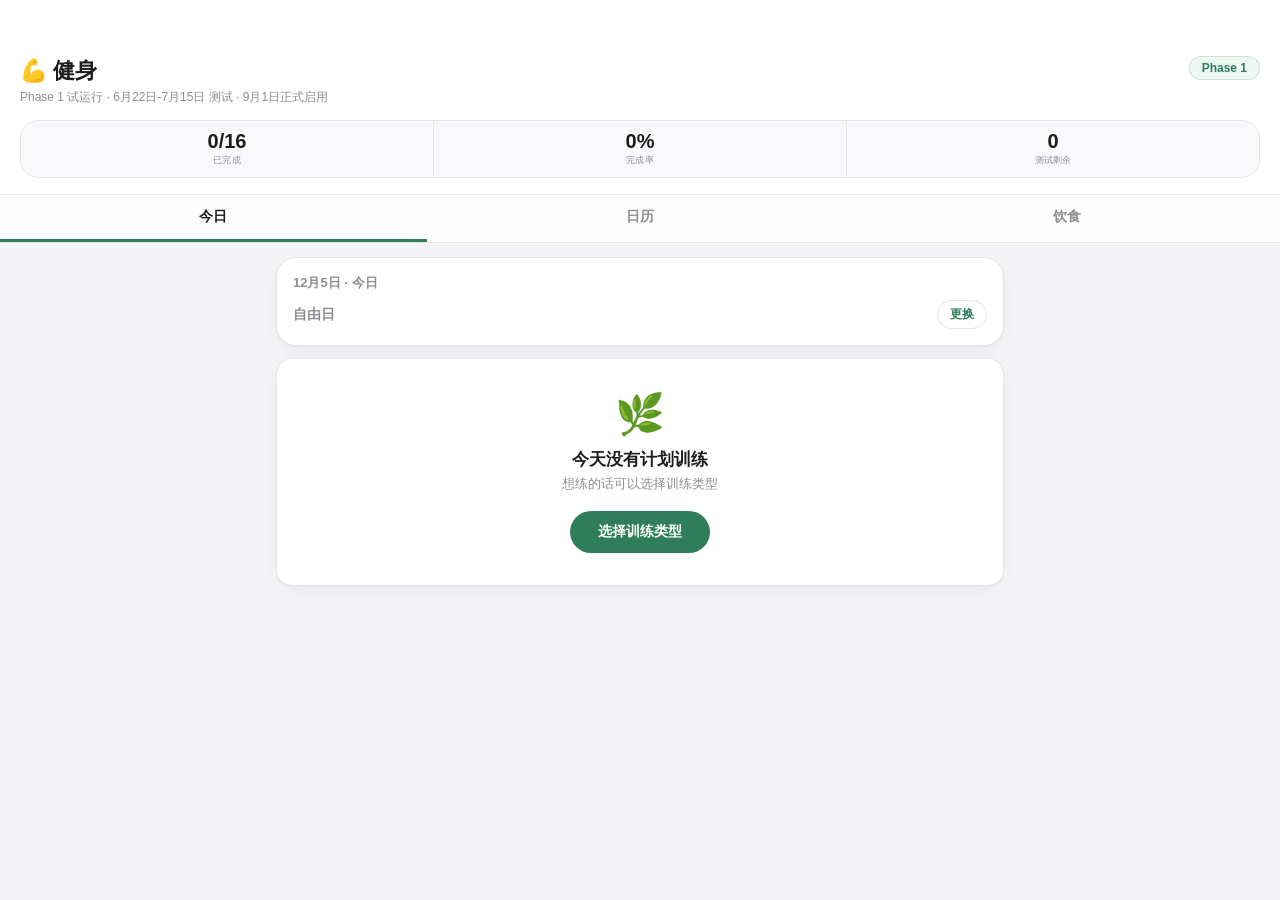
==== commit 226e1561: "Remove daily data tab from fitness app" ====
--- a/index.html
+++ b/index.html
@@ -27,7 +27,6 @@
   <button class="tab active" data-tab="today">今日</button>
   <button class="tab" data-tab="cal">日历</button>
   <button class="tab" data-tab="diet">饮食</button>
-  <button class="tab" data-tab="progress">数据</button>
 </nav>
 
 <main id="tab-today" class="tab-pane active">
@@ -40,10 +39,6 @@
 
 <main id="tab-diet" class="tab-pane">
   <div id="diet-content"></div>
-</main>
-
-<main id="tab-progress" class="tab-pane">
-  <div id="progress-content"></div>
 </main>
 
 <!-- 动作说明弹窗 -->
--- a/style.css
+++ b/style.css
@@ -1,31 +1,31 @@
 :root {
-  --bg: #f6faf7;
-  --card: #fff;
-  --bdr: #e4eee6;
-  --bdr2: #cfe2d4;
-  --h1: #1b4332;
-  --h2: #2d6a4f;
-  --h3: #52b788;
-  --tx: #1a281a;
-  --tx2: #3d5a3d;
-  --mu: #7a9a7a;
-  --gn: #2d6a4f;
-  --gn2: #40916c;
-  --gnl: #e8f5e9;
-  --bl: #1565c0;
-  --bll: #e3f2fd;
-  --am: #d97706;
-  --aml: #fff8e1;
-  --rd: #c62828;
-  --rdl: #fce4e4;
-  --br: #5d4037;
-  --brl: #efebe9;
-  --gy: #78909c;
-  --gyl: #eceff1;
-  --shadow: 0 1px 4px rgba(27,67,50,.06);
-  --shadow2: 0 14px 36px rgba(27,67,50,.16);
-  --r: 12px;
-  --r2: 10px;
+  --bg: #f5f5f7;
+  --card: #ffffff;
+  --bdr: #e5e5ea;
+  --bdr2: #d1d1d6;
+  --h1: #1d1d1f;
+  --h2: #2f7d5a;
+  --h3: #34c759;
+  --tx: #1d1d1f;
+  --tx2: #3a3a3c;
+  --mu: #8e8e93;
+  --gn: #2f7d5a;
+  --gn2: #34c759;
+  --gnl: #eef8f2;
+  --bl: #0a84ff;
+  --bll: #eaf4ff;
+  --am: #ff9f0a;
+  --aml: #fff6e5;
+  --rd: #ff3b30;
+  --rdl: #fff0ef;
+  --br: #8e6e53;
+  --brl: #f6f1ed;
+  --gy: #6e6e73;
+  --gyl: #f2f2f7;
+  --shadow: 0 1px 2px rgba(0,0,0,.04), 0 8px 24px rgba(0,0,0,.04);
+  --shadow2: 0 18px 44px rgba(0,0,0,.16);
+  --r: 16px;
+  --r2: 12px;
   --safe-b: env(safe-area-inset-bottom, 0px);
 }
 
@@ -771,16 +771,16 @@
   transition: box-shadow .15s;
 }
 .dc::before { content: ''; position: absolute; top: 0; left: 0; right: 0; height: 3px; background: var(--bdr2); }
-.dc.tL::before  { background: var(--gn); }
+.dc.tA::before  { background: var(--gn); }
 .dc.tB::before  { background: var(--bl); }
 .dc.tC::before  { background: var(--rd); }
 .dc.tS::before  { background: var(--am); }
-.dc.tAR::before { background: var(--br); }
 .dc.today { border-color: var(--gn); border-width: 2px; }
 .dc.done-day { background: var(--gnl); }
 .dc.empty { background: transparent; border-color: transparent; cursor: default; pointer-events: none; }
 .dc-num { font-size: 14px; font-weight: 800; }
 .dc-badge { font-size: 14px; margin-top: 4px; }
+.dc-module { font-size: 10px; font-weight: 800; color: var(--tx2); margin-top: 6px; line-height: 1.1; }
 .dc-done { font-size: 12px; position: absolute; bottom: 5px; right: 5px; }
 .dc-label { font-size: 9px; font-weight: 700; color: var(--mu); margin-top: 2px; }
 
@@ -1040,6 +1040,8 @@
 }
 .hidden { display: none !important; }
 
+
+
 .checkin-card {
   background: var(--card);
   border: 1.5px solid var(--bdr);
@@ -1355,3 +1357,291 @@
   .pain-grid { grid-template-columns: repeat(2, 1fr); }
   .sport-grid { grid-template-columns: 1fr 1fr; }
 }
+
+
+/* ── Apple white UI refinement ───────────────── */
+body {
+  background:
+    radial-gradient(circle at 50% -20%, rgba(255,255,255,.95), transparent 320px),
+    var(--bg);
+  color: var(--tx);
+  -webkit-font-smoothing: antialiased;
+  text-rendering: optimizeLegibility;
+}
+
+button { transition: transform .14s ease, background .14s ease, border-color .14s ease, opacity .14s ease; }
+button:active { transform: scale(.98); }
+
+.hdr {
+  background: rgba(255,255,255,.92);
+  color: var(--tx);
+  border-bottom: 1px solid rgba(229,229,234,.9);
+  box-shadow: var(--shadow);
+  backdrop-filter: blur(18px);
+}
+.hdr-title { color: var(--tx); letter-spacing: 0; }
+.hdr-sub { color: var(--mu); opacity: 1; }
+.phase-chip {
+  color: var(--gn);
+  background: var(--gnl);
+  border-color: rgba(47,125,90,.18);
+}
+.hdr-stats {
+  background: #f9f9fb;
+  border: 1px solid var(--bdr);
+  border-radius: 18px;
+}
+.stat { border-right-color: var(--bdr); }
+.stat-v { color: var(--tx); }
+.stat-l { color: var(--mu); opacity: 1; letter-spacing: .2px; }
+
+.tab-bar {
+  background: rgba(255,255,255,.9);
+  backdrop-filter: blur(18px);
+}
+.tab {
+  color: var(--mu);
+  border-bottom-width: 3px;
+}
+.tab.active { color: var(--tx); border-bottom-color: var(--gn); }
+
+.today-wrap,
+.prog-wrap,
+.diet-body,
+.cal-wrap { max-width: 760px; margin: 0 auto; }
+
+.today-hdr,
+.no-tmpl-card,
+.ex-card,
+.meal-card,
+.water-card,
+.diet-summary,
+.data-hero,
+.prog-summary,
+.hm-card,
+.goal-card,
+.phase-card,
+.sport-card,
+.backup-card,
+.checkin-card,
+.posture-card,
+.history-card {
+  border: 1px solid rgba(229,229,234,.95);
+  box-shadow: var(--shadow);
+}
+
+.today-hdr {
+  border-radius: 20px;
+  padding: 16px;
+}
+.tmpl-badge {
+  color: var(--tx);
+  background: #f2f2f7 !important;
+  border: 1px solid var(--bdr);
+}
+.tmpl-badge.bg-gn { box-shadow: inset 4px 0 0 var(--gn); }
+.tmpl-badge.bg-bl { box-shadow: inset 4px 0 0 var(--bl); }
+.tmpl-badge.bg-rd { box-shadow: inset 4px 0 0 var(--rd); }
+.tmpl-badge.bg-am { box-shadow: inset 4px 0 0 var(--am); }
+.tmpl-badge.bg-br { box-shadow: inset 4px 0 0 var(--br); }
+.tmpl-badge.bg-gy { box-shadow: inset 4px 0 0 var(--gy); }
+.jeff-rec,
+.user-tmpl-chip,
+.mini-chip {
+  background: #f2f2f7;
+  color: var(--gy);
+  border: 1px solid var(--bdr);
+}
+.switch-btn,
+.back-today-btn,
+.mini-action,
+.goal-row button,
+.backup-actions button {
+  background: #fff;
+  color: var(--gn);
+  border: 1px solid var(--bdr);
+}
+.module-summary span {
+  background: #fff;
+  color: var(--gy);
+  border-color: var(--bdr);
+}
+
+.today-maintenance {
+  background: rgba(255,255,255,.78);
+  border: 1px solid var(--bdr);
+  border-radius: var(--r2);
+  margin: 0 0 10px;
+  overflow: hidden;
+}
+.today-maintenance summary {
+  list-style: none;
+  cursor: pointer;
+  padding: 10px 12px;
+  color: var(--mu);
+  font-size: 12px;
+  font-weight: 800;
+}
+.today-maintenance summary::-webkit-details-marker { display: none; }
+.today-maintenance summary::after { content: '展开'; float: right; color: var(--gn); }
+.today-maintenance[open] summary::after { content: '收起'; }
+.today-maintenance .today-tools {
+  margin: 0;
+  padding: 0 10px 10px;
+}
+.today-tools button {
+  background: #f9f9fb;
+  color: var(--gy);
+  border-color: var(--bdr);
+}
+
+.sec-dot { width: 3px; height: 20px; }
+.ex-card {
+  border-radius: 18px;
+  padding: 14px;
+}
+.ex-name { font-size: 16px; letter-spacing: 0; }
+.ex-meta { color: var(--gy); }
+.ex-note { color: #c76b00; font-style: normal; }
+.ex-q-btn,
+.ex-link-btn,
+.ex-rm-btn {
+  border-color: var(--bdr);
+  box-shadow: none;
+}
+.ex-q-btn { background: #f9f9fb; color: var(--tx); }
+.ex-link-btn { background: var(--bll); color: var(--bl); }
+.ex-rm-btn { background: #f9f9fb; color: var(--gy); }
+.rest-note,
+.add-ex-btn {
+  background: #fff;
+  border-color: var(--bdr);
+  color: var(--gy);
+}
+.complete-btn,
+.btn-save,
+.cs-save-btn,
+.link-form button {
+  background: var(--tx);
+  box-shadow: none;
+}
+.complete-btn.done { background: var(--gn); }
+
+.sheet-ov { background: rgba(0,0,0,.32); }
+.sheet {
+  border: 1px solid rgba(255,255,255,.7);
+  border-radius: 24px 24px 0 0;
+}
+.sheet-close,
+.sheet-close-sm {
+  background: #f2f2f7;
+  color: var(--gy);
+}
+.purpose-box,
+.tmpl-edit-note,
+.posture-actions {
+  background: #f9f9fb;
+  border-color: var(--bdr);
+  color: var(--tx2);
+}
+.m-warn-box {
+  background: #fff6f5;
+  border: 1px solid rgba(255,59,48,.18);
+}
+
+.cal-wrap { padding-top: 18px; }
+.cal-wday-hdr,
+.cal-week { gap: 7px; }
+.dc {
+  border: 1px solid var(--bdr);
+  border-radius: 14px;
+  box-shadow: none;
+  background: #fff;
+}
+.dc::before { height: 2px; }
+.dc.today {
+  border-color: var(--tx);
+  border-width: 1.5px;
+}
+.dc.done-day { background: #f9f9fb; }
+.dc-done { color: var(--gn); }
+
+.tmpl-opt-btn .to-icon {
+  width: 42px;
+  height: 42px;
+  display: inline-flex;
+  align-items: center;
+  justify-content: center;
+  flex: 0 0 auto;
+  border-radius: 12px;
+  background: #f2f2f7;
+  color: var(--tx);
+  font-size: 15px;
+  font-weight: 850;
+  letter-spacing: 0;
+}
+.tmpl-opt-btn.active-bl .to-icon { background: var(--bll); color: var(--bl); }
+.tmpl-opt-btn.active-rd .to-icon { background: var(--rdl); color: var(--rd); }
+.tmpl-opt-btn.active-am .to-icon { background: var(--aml); color: #bb7100; }
+.tmpl-opt-btn.active-gn .to-icon { background: var(--gnl); color: var(--gn); }
+
+.diet-nav {
+  background: rgba(255,255,255,.9);
+  backdrop-filter: blur(18px);
+}
+.diet-nav-btn {
+  background: #fff;
+  border-color: var(--bdr);
+  color: var(--tx);
+}
+.diet-ai-tip {
+  background: #fffaf0;
+  border: 1px solid rgba(255,159,10,.35);
+  color: #8a4f00;
+}
+.meal-hdr {
+  background: #f9f9fb;
+}
+.meal-cal-badge {
+  color: var(--tx);
+  border-color: var(--bdr);
+}
+.meal-note-inp,
+.meal-cal-inp {
+  background: #fff;
+  border-color: var(--bdr);
+}
+
+.data-hero {
+  background: #fff;
+  border-radius: 20px;
+}
+.data-kicker { color: var(--mu); }
+.data-date {
+  background: #f2f2f7;
+  color: var(--tx);
+}
+.metric-card {
+  background: #fff;
+  border-color: var(--bdr);
+}
+.backup-stats span {
+  background: #f2f2f7;
+  color: var(--gy);
+}
+.sync-note {
+  background: #f9f9fb;
+  border-color: var(--bdr);
+}
+.history-table th {
+  background: #f9f9fb;
+  color: var(--gy);
+}
+
+@media (max-width: 430px) {
+  .hdr { padding-left: 16px; padding-right: 16px; }
+  .ex-card { align-items: flex-start; }
+  .ex-btns { gap: 5px; }
+  .ex-q-btn { min-width: 38px; }
+  .ex-rm-btn { width: 30px; height: 30px; }
+}
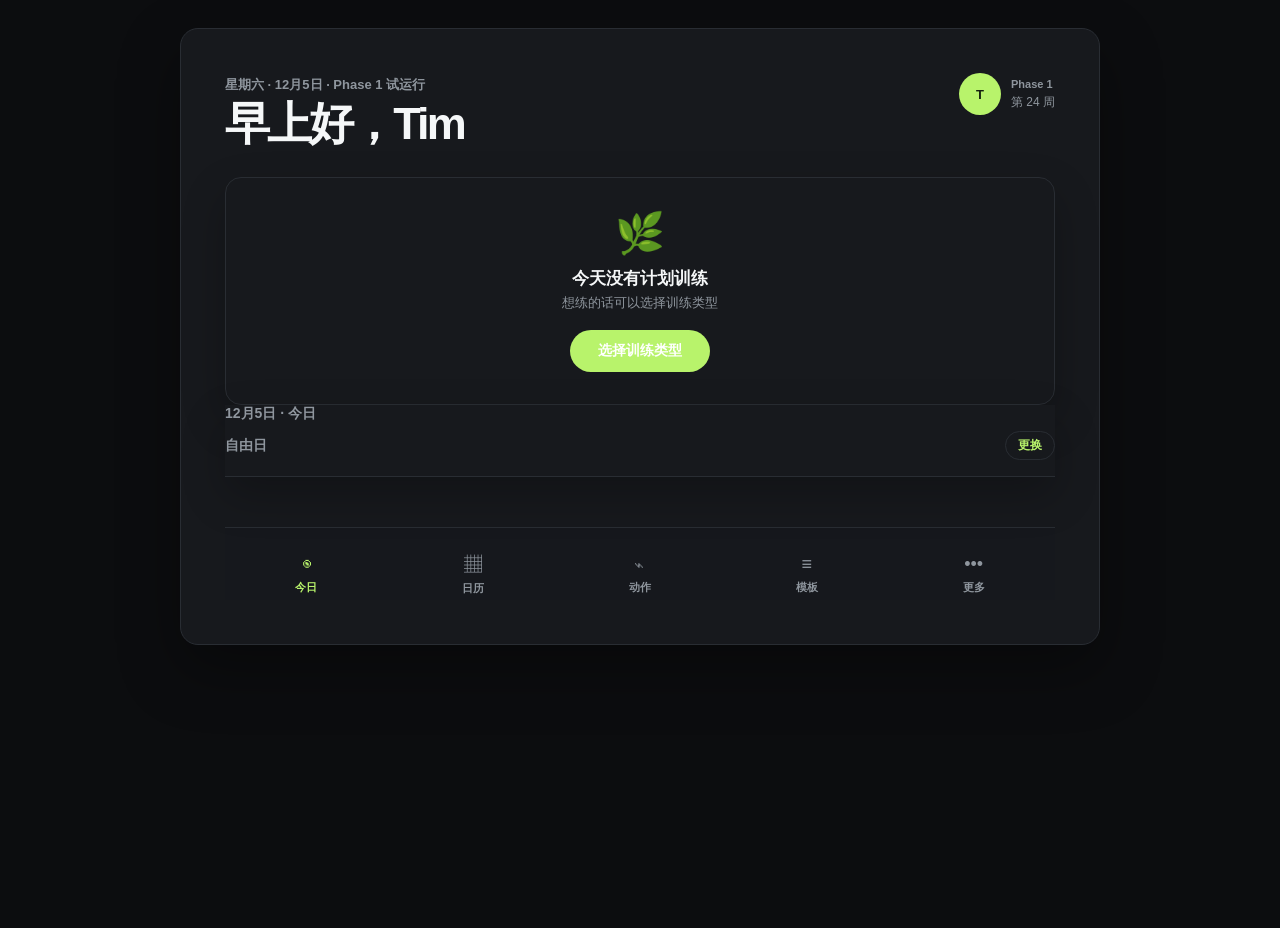
==== commit 2043bcce: "Add files via upload" ====
--- a/index.html
+++ b/index.html
@@ -6,28 +6,29 @@
 <meta name="apple-mobile-web-app-capable" content="yes">
 <meta name="apple-mobile-web-app-status-bar-style" content="black-translucent">
 <meta name="apple-mobile-web-app-title" content="健身">
+<meta name="theme-color" id="app-theme-color" content="#f5f5f7">
 <title>Tim · 健身</title>
-<link rel="stylesheet" href="style.css">
+<link rel="stylesheet" href="style.css?v=20260830.4">
 <link rel="manifest" href="manifest.json">
 </head>
 <body>
 
-<header class="hdr">
-  <div class="hdr-top">
+<div class="app-shell">
+<div class="app-main">
+<header class="app-top hdr">
+  <div>
+    <div class="app-kicker hdr-sub" id="hdr-sub"></div>
+    <h1 class="app-title hdr-title">早上好，Tim</h1>
+  </div>
+  <div class="profile">
+    <span class="avatar">T</span>
     <div>
-      <h1 class="hdr-title">💪 健身</h1>
-      <div class="hdr-sub" id="hdr-sub"></div>
+      <span class="phase-chip" id="phase-chip"></span>
+      <span class="profile-week" id="profile-week"></span>
     </div>
-    <span class="phase-chip" id="phase-chip"></span>
   </div>
-  <div class="hdr-stats" id="hdr-stats"></div>
+  <div id="hdr-stats" hidden></div>
 </header>
-
-<nav class="tab-bar">
-  <button class="tab active" data-tab="today">今日</button>
-  <button class="tab" data-tab="cal">日历</button>
-  <button class="tab" data-tab="diet">饮食</button>
-</nav>
 
 <main id="tab-today" class="tab-pane active">
   <div id="today-content"></div>
@@ -37,9 +38,27 @@
   <div id="cal-content"></div>
 </main>
 
-<main id="tab-diet" class="tab-pane">
-  <div id="diet-content"></div>
+<main id="tab-exercises" class="tab-pane">
+  <div id="exercises-content"></div>
 </main>
+
+<main id="tab-templates" class="tab-pane">
+  <div id="templates-content"></div>
+</main>
+
+<main id="tab-more" class="tab-pane">
+  <div id="prog-content"></div>
+</main>
+
+<nav class="bottom-nav tab-bar" aria-label="主导航">
+  <button class="nav-item tab active" data-tab="today"><b>◉</b><span>今日</span></button>
+  <button class="nav-item tab" data-tab="cal"><b>▦</b><span>日历</span></button>
+  <button class="nav-item tab" data-tab="exercises"><b>⌁</b><span>动作</span></button>
+  <button class="nav-item tab" data-tab="templates"><b>≡</b><span>模板</span></button>
+  <button class="nav-item tab" data-tab="more"><b>•••</b><span>更多</span></button>
+</nav>
+</div>
+</div>
 
 <!-- 动作说明弹窗 -->
 <div class="sheet-ov" id="ex-modal-ov">
@@ -97,9 +116,9 @@
 
 <div class="toast" id="toast"></div>
 
-<script src="version.js"></script>
-<script src="data.js"></script>
-<script src="app.js"></script>
+<script src="version.js?v=20260830.4"></script>
+<script src="data.js?v=20260830.4"></script>
+<script src="app.js?v=20260830.4"></script>
 <script>
 if ('serviceWorker' in navigator) {
   navigator.serviceWorker.register('./sw.js').then(reg => {
--- a/style.css
+++ b/style.css
@@ -1645,3 +1645,216 @@
   .ex-q-btn { min-width: 38px; }
   .ex-rm-btn { width: 30px; height: 30px; }
 }
+
+/* ── 日夜视觉系统 · 2026.08.30 ─────────────── */
+body { transition: background-color .28s ease, color .28s ease; }
+body[data-theme="day"] {
+  --bg: #f5f5f7; --card: #ffffff; --bdr: #e5e5ea; --bdr2: #d1d1d6;
+  --h1: #1d1d1f; --h2: #2f7d5a; --h3: #34c759; --tx: #1d1d1f; --tx2: #3a3a3c;
+  --mu: #8e8e93; --gn: #2f7d5a; --gn2: #34c759; --gnl: #eef8f2;
+  --bl: #0a84ff; --bll: #eaf4ff; --shadow: 0 1px 2px rgba(0,0,0,.04), 0 8px 24px rgba(0,0,0,.04);
+}
+body[data-theme="day"] .hdr { background: #fff; color: var(--tx); border-bottom: 1px solid var(--bdr); }
+body[data-theme="day"] .hdr-sub, body[data-theme="day"] .stat-l { color: var(--mu); opacity: 1; }
+body[data-theme="day"] .phase-chip { color: var(--gn); background: var(--gnl); border-color: #cfe7d7; }
+body[data-theme="day"] .hdr-stats { background: #f5f5f7; }
+body[data-theme="day"] .stat { border-color: var(--bdr); }
+body[data-theme="day"] .stat-v { color: var(--tx); }
+
+body[data-theme="night"] {
+  --bg: #0c0d0f; --card: #17191d; --bdr: #292d33; --bdr2: #3a4048;
+  --h1: #f5f7f8; --h2: #b8f36b; --h3: #b8f36b; --tx: #f5f7f8; --tx2: #d3d8dd;
+  --mu: #8f969e; --gn: #b8f36b; --gn2: #b8f36b; --gnl: #27311e;
+  --bl: #6bd5ff; --bll: #172c35; --am: #ffb454; --aml: #3b2d19;
+  --rd: #ff7d73; --rdl: #3b201f; --gy: #a9afb6; --gyl: #202328;
+  --shadow: 0 18px 44px rgba(0,0,0,.24); --shadow2: 0 24px 60px rgba(0,0,0,.45);
+}
+body[data-theme="night"] .hdr { background: linear-gradient(135deg, #101511 0%, #18241a 70%, #263d25 100%); }
+body[data-theme="night"] .tab-bar { background: rgba(23,25,29,.94); border-color: var(--bdr); }
+body[data-theme="night"] .tab { color: var(--mu); }
+body[data-theme="night"] .tab.active { color: var(--gn); border-color: var(--gn); }
+body[data-theme="night"] .today-hdr, body[data-theme="night"] .no-tmpl-card, body[data-theme="night"] .ex-card,
+body[data-theme="night"] .metric-card, body[data-theme="night"] .data-hero, body[data-theme="night"] .cc-card,
+body[data-theme="night"] .backup-card, body[data-theme="night"] .sync-note, body[data-theme="night"] .history-table,
+body[data-theme="night"] .progress-card { background: var(--card); border-color: var(--bdr); box-shadow: var(--shadow); }
+body[data-theme="night"] .today-tools button, body[data-theme="night"] .module-summary span,
+body[data-theme="night"] .add-ex-btn, body[data-theme="night"] .data-date, body[data-theme="night"] .backup-stats span { background: #202328; border-color: var(--bdr); color: var(--tx2); }
+body[data-theme="night"] .ex-card, body[data-theme="night"] .exercise-row, body[data-theme="night"] .metric-card,
+body[data-theme="night"] input, body[data-theme="night"] textarea, body[data-theme="night"] select { background: #1d2024; color: var(--tx); border-color: var(--bdr2); }
+body[data-theme="night"] .sec-title, body[data-theme="night"] .data-sub, body[data-theme="night"] .muted-line,
+body[data-theme="night"] .history-empty, body[data-theme="night"] .tmpl-edit-note { color: var(--mu); }
+body[data-theme="night"] .diet-nav, body[data-theme="night"] .meal-hdr, body[data-theme="night"] .meal-note-inp,
+body[data-theme="night"] .meal-cal-inp { background: var(--card); border-color: var(--bdr); color: var(--tx); }
+
+/* 首页结构对齐设计预览：训练状态先于动作清单 */
+.hdr { max-width: 820px; margin: 18px auto 0; padding: 30px 34px 0; background: transparent; border: 0; box-shadow: none; }
+.hdr-title { font-size: 34px; letter-spacing: -.06em; }
+.hdr-stats { display: none; }
+.today-wrap { max-width: 820px; padding: 18px 20px 36px; display:flex; flex-direction:column; }
+.today-wrap > .session-hero { order:1; }
+.today-wrap > .today-metrics { order:2; }
+.today-wrap > .today-hdr { order:3; }
+.today-wrap > .module-summary { order:4; }
+.today-wrap > .today-maintenance { order:5; }
+.today-wrap > .today-progress-line { order:6; }
+.today-wrap > .warn-bar { order:7; }
+.today-wrap > .sec-hdr, .today-wrap > .ex-card, .today-wrap > .removed-bar,
+.today-wrap > .rest-note, .today-wrap > .add-ex-btn, .today-wrap > .complete-btn { order:8; }
+.today-hdr { padding: 20px; border-radius: 24px; }
+.today-date { font-size: 14px; }
+.tmpl-badge { font-size: 16px; padding: 7px 14px; border-radius: 14px; }
+.session-hero { display:grid; grid-template-columns:minmax(0,1fr) 132px; gap:18px; align-items:center; margin:0 0 14px; padding:24px; border-radius:22px; background:var(--gnl); border:1px solid transparent; }
+.session-kicker { color:var(--gn); font-size:11px; font-weight:850; letter-spacing:.12em; }
+.session-copy h2 { margin:7px 0 7px; color:var(--tx); font-size:28px; letter-spacing:-.06em; }
+.session-copy p { margin:0; color:var(--mu); font-size:13px; line-height:1.55; }
+.progress-ring { width:116px; height:116px; margin:auto; display:grid; place-content:center; text-align:center; border-radius:50%; background:conic-gradient(var(--gn) 0 var(--progress), rgba(142,142,147,.2) var(--progress) 100%); position:relative; }
+.progress-ring::after { content:""; position:absolute; inset:9px; border-radius:50%; background:var(--card); }
+.progress-ring strong, .progress-ring span { position:relative; z-index:1; }
+.progress-ring strong { font-size:25px; letter-spacing:-.05em; }
+.progress-ring span { margin-top:2px; color:var(--mu); font-size:10px; }
+.today-metrics { display:grid; grid-template-columns:repeat(3,1fr); gap:9px; margin-bottom:24px; }
+.today-metrics > div { padding:14px 15px; border:1px solid var(--bdr); border-radius:16px; background:var(--card); }
+.today-metrics strong { display:block; color:var(--tx); font-size:21px; letter-spacing:-.05em; }
+.today-metrics span { display:block; margin-top:3px; color:var(--mu); font-size:11px; }
+.module-summary { margin-top:0; }
+body[data-theme="night"] .session-hero { background:linear-gradient(135deg,#1b2819,#17201b); border-color:#35452e; }
+body[data-theme="night"] .progress-ring::after { background:var(--card); }
+body[data-theme="night"] .today-metrics > div { background:#17191d; border-color:var(--bdr); }
+body[data-theme="night"] .today-hdr, body[data-theme="night"] .today-metrics > div { box-shadow:var(--shadow); }
+body[data-theme="day"] .session-hero { background:var(--gnl); }
+@media (max-width:430px) {
+  .today-wrap { padding-left:14px; padding-right:14px; }
+  .session-hero { grid-template-columns:1fr 104px; padding:18px; }
+  .session-copy h2 { font-size:24px; }
+  .progress-ring { width:92px; height:92px; }
+  .progress-ring strong { font-size:20px; }
+}
+
+/* ── 正式 UI：严格采用 design-preview.html ───── */
+:root {
+  --preview-panel: #fff;
+  --preview-panel-2: #f0f0f2;
+  --preview-ink: #171719;
+  --preview-muted: #77777e;
+  --preview-line: #e3e3e8;
+  --preview-accent: #34785b;
+  --preview-accent-soft: #e7f2eb;
+  --preview-radius: 24px;
+  --preview-shadow: 0 18px 50px rgba(25,25,35,.08);
+}
+body[data-theme="night"] {
+  --preview-panel: #17191d;
+  --preview-panel-2: #111316;
+  --preview-ink: #f5f7f8;
+  --preview-muted: #8f969e;
+  --preview-line: #292d33;
+  --preview-accent: #b8f36b;
+  --preview-accent-soft: #27311e;
+  --preview-radius: 18px;
+  --preview-shadow: 0 24px 60px rgba(0,0,0,.35);
+}
+body { background: var(--bg); color: var(--preview-ink); }
+.app-shell { width:min(920px, calc(100% - 28px)); margin:28px auto 56px; }
+.app-main { background:var(--preview-panel); border:1px solid var(--preview-line); border-radius:var(--preview-radius); box-shadow:var(--preview-shadow); padding:clamp(24px,4.5vw,44px); overflow:hidden; }
+.app-main > .hdr { max-width:none; margin:0; padding:0; border:0; border-radius:0; background:transparent !important; box-shadow:none; backdrop-filter:none; }
+.app-top { display:flex; justify-content:space-between; align-items:flex-start; gap:18px; }
+.app-kicker { color:var(--preview-muted) !important; font-size:13px; font-weight:750; opacity:1; }
+.app-title { margin:6px 0 0; color:var(--preview-ink) !important; font-size:clamp(30px,5vw,45px); font-weight:800; letter-spacing:-.065em; line-height:1.05; }
+.profile { display:flex; align-items:center; gap:10px; color:var(--preview-muted); font-size:12px; white-space:nowrap; }
+.profile > div { display:flex; flex-direction:column; gap:4px; }
+.avatar { display:grid; place-items:center; width:42px; height:42px; border-radius:50%; color:#fff; background:var(--preview-ink); font-size:13px; font-weight:850; }
+body[data-theme="night"] .avatar { color:#15200e; background:var(--preview-accent); }
+.app-main .phase-chip { padding:0; color:var(--preview-muted); background:transparent; border:0; font-size:11px; font-weight:700; }
+.profile-week { color:var(--preview-muted); font-size:12px; }
+.app-main .tab-pane { padding-top:30px; }
+.today-wrap, .cal-wrap, .prog-wrap, .library-wrap { max-width:none; padding:0; margin:0; }
+.today-wrap { display:flex; flex-direction:column; }
+.today-wrap > .session-hero { order:1; }
+.today-wrap > .today-metrics { order:2; }
+.today-wrap > .today-hdr { order:3; }
+.today-wrap > .module-summary { order:4; }
+.today-wrap > .today-maintenance { order:5; }
+.today-wrap > .today-progress-line { order:6; }
+.today-wrap > .workout-section-head { order:7; }
+.today-wrap > .warn-bar { order:8; }
+.today-wrap > .workout-list { order:9; }
+.today-wrap > .removed-bar, .today-wrap > .rest-note, .today-wrap > .add-ex-btn, .today-wrap > .complete-btn { order:10; }
+.hero, .session-hero { display:grid; grid-template-columns:minmax(0,1fr) 150px; gap:22px; align-items:center; margin:0 0 26px; padding:28px; border:0; border-radius:calc(var(--preview-radius) - 6px); background:var(--preview-accent-soft) !important; }
+body[data-theme="night"] .hero { background:linear-gradient(135deg,#1c2718,#17201b) !important; }
+.hero-label, .session-kicker { color:var(--preview-accent); font-size:12px; font-weight:850; letter-spacing:.08em; }
+.hero h2, .session-copy h2 { margin:8px 0; color:var(--preview-ink); font-size:30px; letter-spacing:-.055em; }
+.hero-copy, .session-copy p { margin:0; color:var(--preview-muted); font-size:13px; line-height:1.6; }
+.ring, .progress-ring { width:132px; height:132px; display:grid; place-items:center; border-radius:50%; background:conic-gradient(var(--preview-accent) 0 var(--progress), rgba(110,115,120,.18) var(--progress) 100%); position:relative; }
+.ring::after, .progress-ring::after { content:""; position:absolute; inset:10px; border-radius:50%; background:var(--preview-panel); }
+.ring-value { position:relative; z-index:1; text-align:center; }
+.ring-value strong { display:block; color:var(--preview-ink); font-size:27px; letter-spacing:-.05em; }
+.ring-value span { display:block; margin-top:2px; color:var(--preview-muted); font-size:10px; }
+.metrics, .today-metrics { display:grid; grid-template-columns:repeat(3,1fr); gap:10px; margin:0 0 32px; }
+.metric, .today-metrics > div { padding:17px; border:1px solid var(--preview-line); border-radius:16px; background:var(--preview-panel); box-shadow:none; }
+.metric strong, .today-metrics strong { display:block; color:var(--preview-ink); font-size:23px; letter-spacing:-.05em; }
+.metric span, .today-metrics span { display:block; margin-top:4px; color:var(--preview-muted); font-size:11px; }
+.today-hdr { padding:0 0 16px; margin:0 0 16px; border:0; border-bottom:1px solid var(--preview-line); border-radius:0; background:transparent; box-shadow:none; }
+.today-date { color:var(--preview-muted); }
+.tmpl-badge { padding:5px 10px; border:0; border-radius:9px; color:var(--preview-ink); background:var(--preview-panel-2) !important; box-shadow:none !important; }
+.switch-btn { color:var(--preview-accent); background:transparent; border:1px solid var(--preview-line); }
+.module-summary, .today-progress-line { display:none; }
+.today-maintenance { margin:0 0 24px; background:transparent; border-color:var(--preview-line); }
+.section-head { display:flex; align-items:flex-end; justify-content:space-between; margin:0 0 14px; }
+.section-head h2, .section-head h3 { margin:0; color:var(--preview-ink); font-size:21px; letter-spacing:-.04em; }
+.section-head button, .section-head > span { color:var(--preview-accent); background:transparent; border:0; font-size:12px; font-weight:800; }
+.workout-list { display:grid; gap:10px; }
+.workout-list .sec-hdr { margin:16px 0 0; }
+.workout-list .sec-title span { color:var(--preview-muted); }
+.workout-list .sec-title strong { color:var(--preview-ink); }
+.workout, .ex-card { display:grid; grid-template-columns:44px minmax(0,1fr) auto; gap:14px; align-items:center; margin:0; padding:15px 16px; border:1px solid var(--preview-line); border-radius:16px; background:var(--preview-panel); box-shadow:none; cursor:pointer; text-align:left; }
+.workout.done { border-color:transparent; background:var(--preview-accent-soft); }
+body[data-theme="night"] .workout.done { background:#27311e; }
+.workout-icon { display:grid; place-items:center; width:42px; height:42px; border:0; border-radius:12px; color:var(--preview-accent); background:var(--preview-accent-soft); font-size:20px; }
+.workout.done .workout-icon { color:#fff; background:var(--preview-accent); }
+body[data-theme="night"] .workout.done .workout-icon { color:#15200e; }
+.workout-name { display:block; color:var(--preview-ink); font-size:15px; font-weight:820; }
+.workout-meta { display:block; margin-top:4px; color:var(--preview-muted); font-size:11px; }
+.workout .ex-note { color:var(--am); font-size:10px; }
+.workout-result { text-align:right; color:var(--preview-muted); font-size:10px; }
+.workout-result strong { display:block; color:var(--preview-ink); font-size:14px; }
+.workout-result span { display:block; margin-top:3px; }
+.workout .ex-btns { display:none; }
+.warn-bar { margin:0 0 16px; }
+.rest-note, .add-ex-btn, .complete-btn { margin-top:12px; border-radius:14px; }
+.bottom-nav.tab-bar { position:static; display:grid; grid-template-columns:repeat(5,1fr); gap:4px; margin-top:34px; padding:20px 0 0; border:0; border-top:1px solid var(--preview-line); background:transparent; backdrop-filter:none; }
+.bottom-nav .tab { min-width:0; padding:4px 2px; color:var(--preview-muted); border:0; background:transparent; font-size:11px; font-weight:650; }
+.bottom-nav .tab b { display:block; margin-bottom:5px; color:inherit; font-size:18px; font-weight:500; }
+.bottom-nav .tab.active { color:var(--preview-accent); }
+.library-wrap, .prog-wrap, .cal-wrap { min-height:480px; }
+.page-section-head { margin-bottom:20px; }
+.page-kicker { display:block; margin-bottom:6px; color:var(--preview-accent); font-size:11px; font-weight:850; letter-spacing:.09em; }
+.library-workout { width:100%; font-family:inherit; }
+.library-workout > span:nth-child(2) { min-width:0; }
+.template-grid { display:grid; grid-template-columns:repeat(2,minmax(0,1fr)); gap:12px; }
+.template-card { display:grid; grid-template-columns:46px minmax(0,1fr) auto; gap:12px; align-items:center; padding:18px; border:1px solid var(--preview-line); border-radius:16px; background:var(--preview-panel); }
+.template-card-icon { display:grid; place-items:center; width:46px; height:46px; border-radius:13px; color:var(--preview-accent); background:var(--preview-accent-soft); font-weight:850; }
+.template-card h3 { margin:0; color:var(--preview-ink); font-size:15px; }
+.template-card p { margin:4px 0 0; color:var(--preview-muted); font-size:11px; }
+.template-card button { padding:8px 10px; border:0; border-radius:10px; color:var(--preview-accent); background:var(--preview-accent-soft); font-weight:800; }
+.cal-wrap, .prog-wrap { color:var(--preview-ink); }
+body[data-theme="night"] .cal-wrap, body[data-theme="night"] .prog-wrap,
+body[data-theme="night"] .library-wrap { --card:var(--preview-panel); --tx:var(--preview-ink); --mu:var(--preview-muted); --bdr:var(--preview-line); }
+@media (max-width:640px) {
+  .app-shell { width:100%; margin:0; }
+  .app-main { min-height:100vh; padding:24px 18px calc(20px + env(safe-area-inset-bottom)); border:0; border-radius:0; }
+  .profile .phase-chip { display:none; }
+  .hero, .session-hero { grid-template-columns:minmax(0,1fr) 108px; padding:20px; }
+  .ring, .progress-ring { width:100px; height:100px; }
+  .metrics, .today-metrics { gap:7px; }
+  .metric, .today-metrics > div { padding:13px 10px; }
+  .metric strong, .today-metrics strong { font-size:19px; }
+  .template-grid { grid-template-columns:1fr; }
+}
+@media (max-width:420px) {
+  .app-title { font-size:30px; }
+  .profile-week { display:none; }
+  .hero, .session-hero { grid-template-columns:1fr; }
+  .ring, .progress-ring { width:96px; height:96px; margin:6px auto 0; }
+  .workout, .ex-card { grid-template-columns:40px minmax(0,1fr) auto; padding:13px 12px; }
+  .workout-icon { width:40px; height:40px; }
+}
